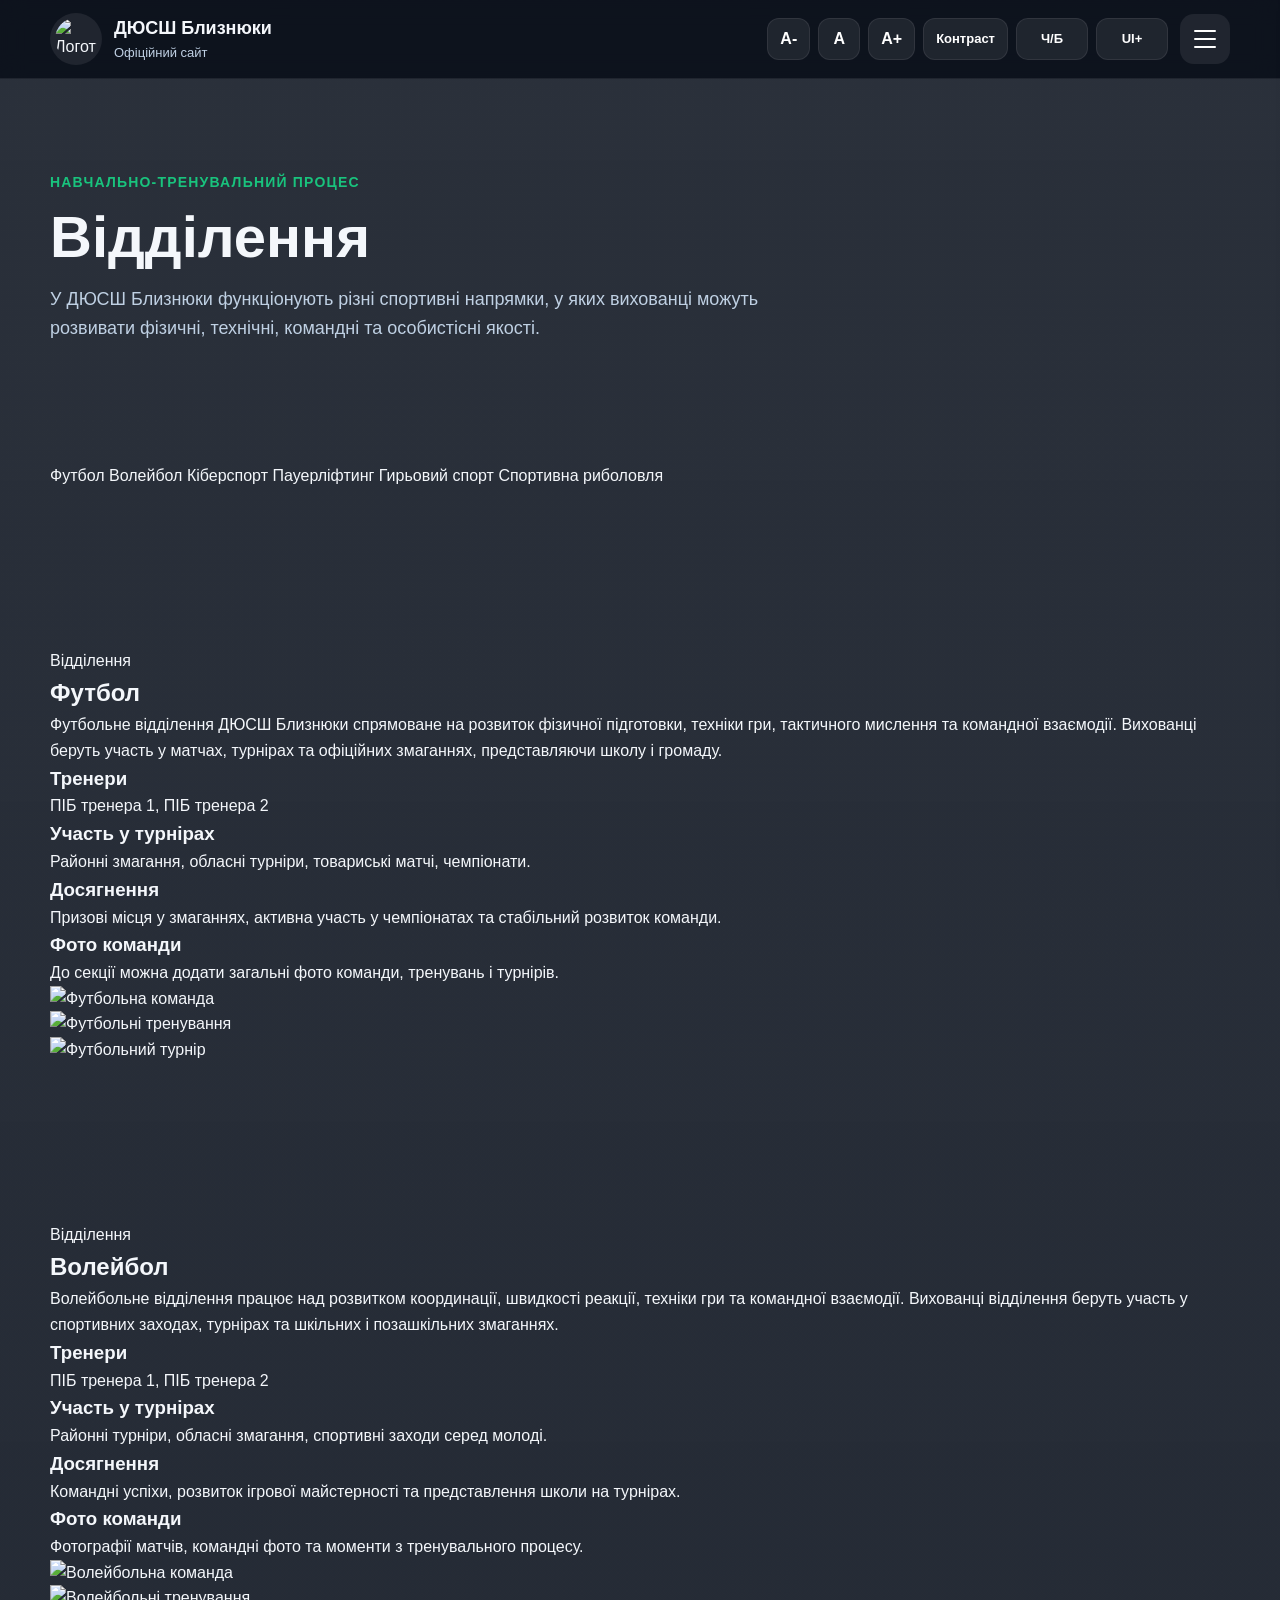
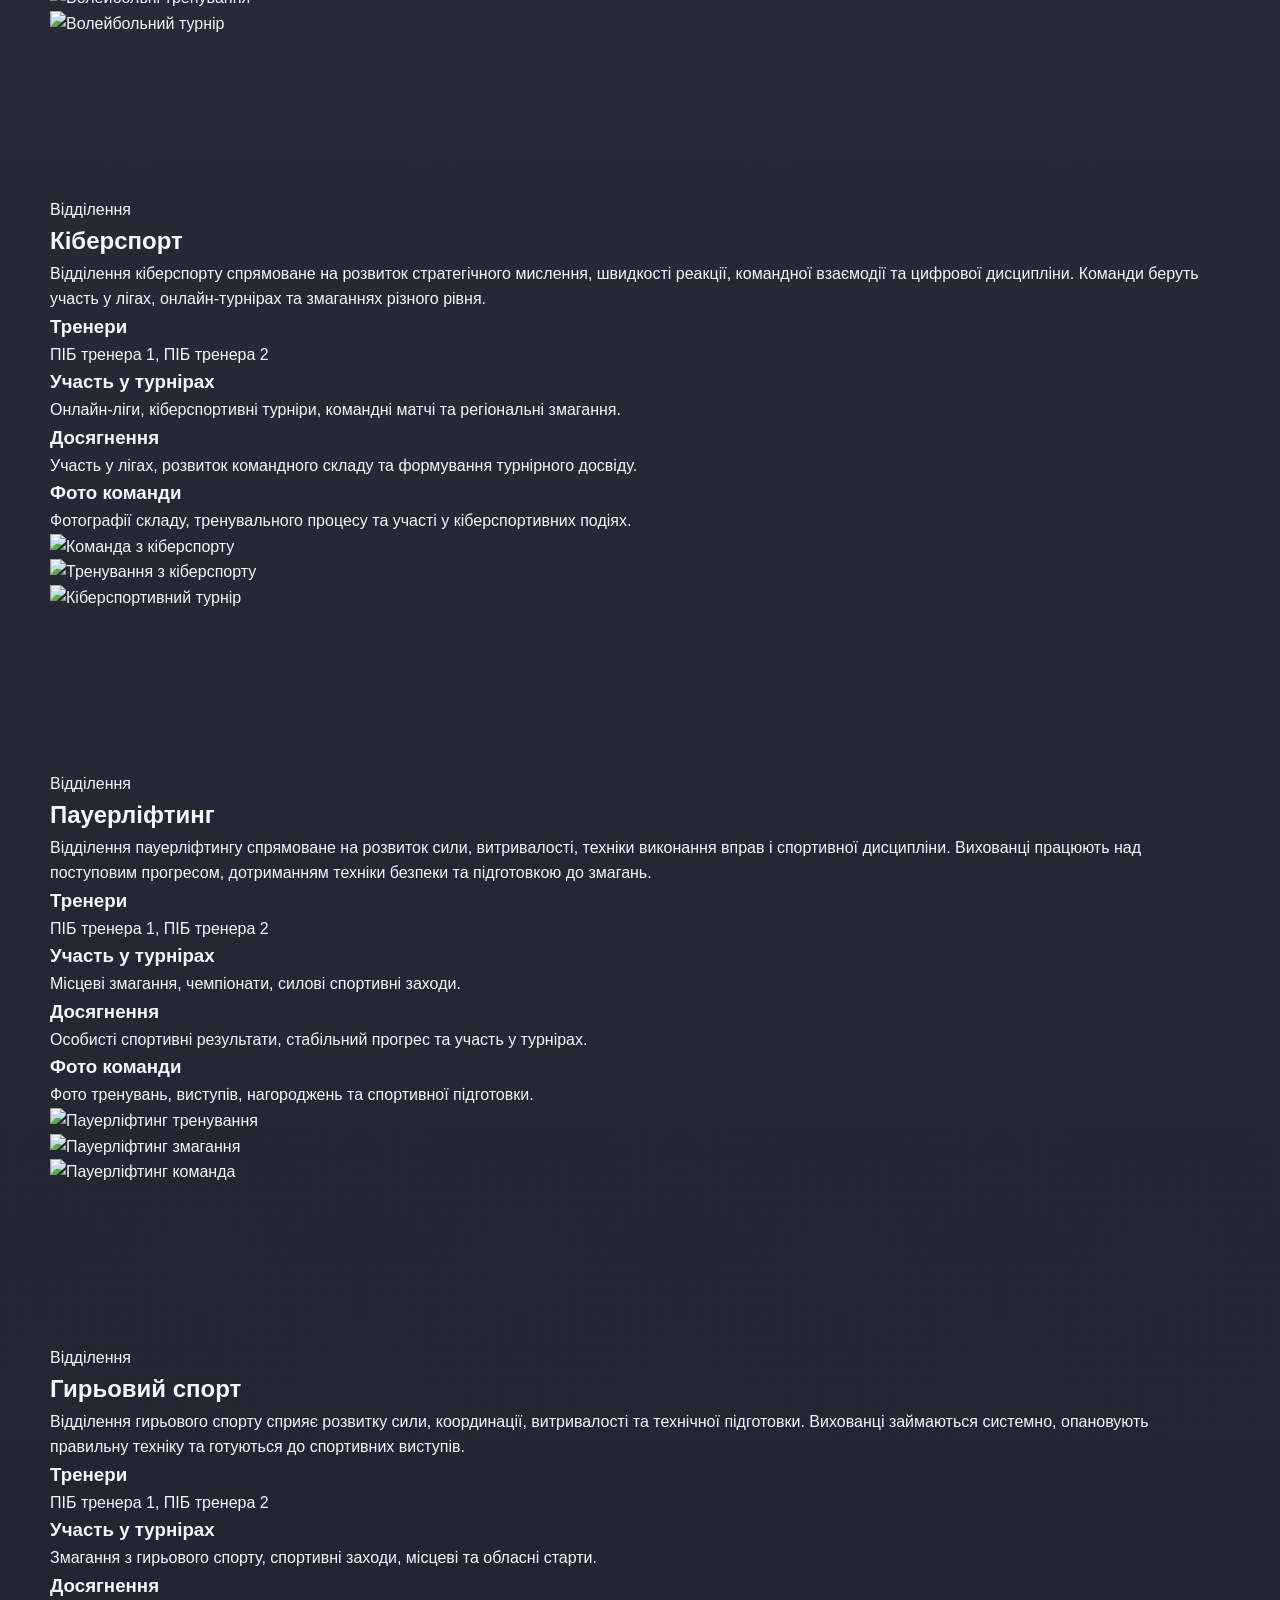
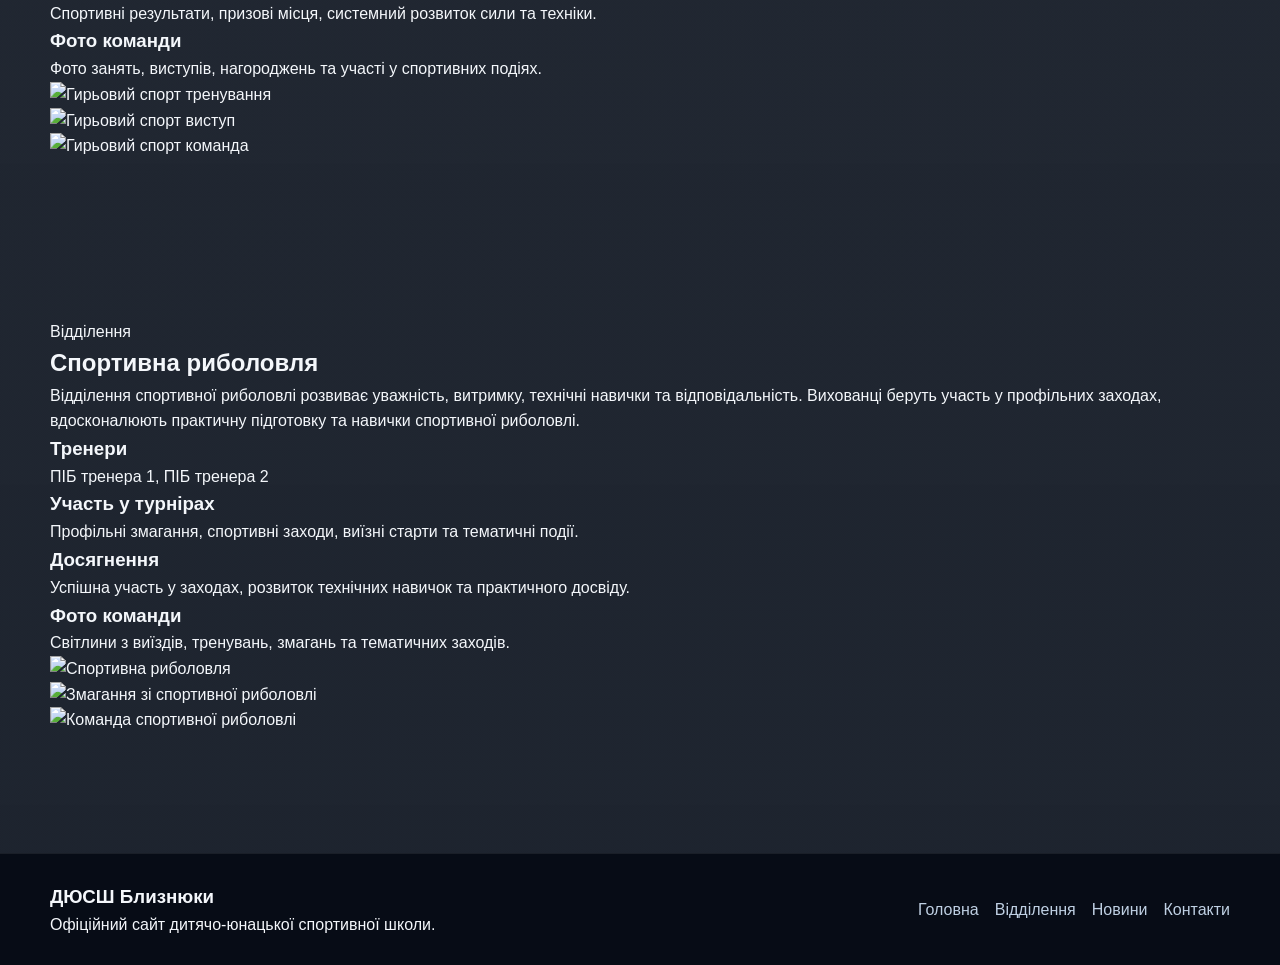
==== departments.html @ 47de2eed "Create departments.html" ====
<!DOCTYPE html>
<html lang="uk">
<head>
  <meta charset="UTF-8" />
  <meta name="viewport" content="width=device-width, initial-scale=1.0" />
  <title>Відділення | ДЮСШ Близнюки</title>
  <link rel="stylesheet" href="css/style.css" />
</head>
<body>

  <header class="site-header">
    <div class="header-inner">

      <a href="index.html" class="brand">
        <img src="images/logo-gromada.png" alt="Логотип громади" class="brand-logo">
        <div class="brand-text">
          <span class="brand-title">ДЮСШ Близнюки</span>
          <span class="brand-subtitle">Офіційний сайт</span>
        </div>
      </a>

      <div class="header-actions">
        <div class="accessibility-controls" aria-label="Налаштування доступності">
          <button class="access-btn font-btn" data-font="small" type="button" title="Зменшити шрифт">A-</button>
          <button class="access-btn font-btn" data-font="normal" type="button" title="Стандартний шрифт">A</button>
          <button class="access-btn font-btn" data-font="large" type="button" title="Збільшити шрифт">A+</button>

          <button class="access-btn mode-btn" id="contrastToggle" type="button" title="Контрастний режим">
            Контраст
          </button>

          <button class="access-btn mode-btn" id="grayscaleToggle" type="button" title="Чорно-білий режим">
            Ч/Б
          </button>

          <button class="access-btn mode-btn" id="uiToggle" type="button" title="Збільшені елементи">
            UI+
          </button>
        </div>

        <button class="burger" id="burgerBtn" aria-label="Відкрити меню" type="button">
          <span></span>
          <span></span>
          <span></span>
        </button>
      </div>
    </div>

    <nav class="side-menu" id="sideMenu">
      <div class="side-menu-top">
        <h2>Меню</h2>
        <button class="close-menu" id="closeMenu" aria-label="Закрити меню" type="button">✕</button>
      </div>

      <ul class="menu-list">
        <li><a href="index.html">Головна</a></li>
        <li><a href="staff.html">Склад</a></li>
        <li><a href="departments.html">Відділення</a></li>
        <li><a href="honor.html">Дошка пошани</a></li>
        <li><a href="news.html">Новини</a></li>
        <li><a href="contacts.html">Контакти</a></li>
        <li><a href="schedule.html">Розклад</a></li>
        <li><a href="gallery.html">Галерея</a></li>
        <li><a href="tournament.html">Турніри</a></li>
        <li><a href="docs.html">Нормативна база</a></li>
        <li><a href="admission.html">Правила прийому</a></li>
        <li><a href="material.html">Матеріально-технічне забезпечення</a></li>
      </ul>
    </nav>

    <div class="menu-overlay" id="menuOverlay"></div>
  </header>

  <section class="page-hero departments-hero">
    <div class="container">
      <span class="section-label">Навчально-тренувальний процес</span>
      <h1 class="page-title">Відділення</h1>
      <p class="page-text">
        У ДЮСШ Близнюки функціонують різні спортивні напрямки, у яких вихованці
        можуть розвивати фізичні, технічні, командні та особистісні якості.
      </p>
    </div>
  </section>

  <!-- НАВІГАЦІЯ ПО ВІДДІЛЕННЯХ -->
  <section class="section departments-nav-section">
    <div class="container">
      <div class="departments-nav-grid">
        <a href="#football" class="department-nav-card">Футбол</a>
        <a href="#volleyball" class="department-nav-card">Волейбол</a>
        <a href="#esports" class="department-nav-card">Кіберспорт</a>
        <a href="#powerlifting" class="department-nav-card">Пауерліфтинг</a>
        <a href="#kettlebell" class="department-nav-card">Гирьовий спорт</a>
        <a href="#fishing" class="department-nav-card">Спортивна риболовля</a>
      </div>
    </div>
  </section>

  <!-- ФУТБОЛ -->
  <section class="section department-section football-section" id="football">
    <div class="container">
      <div class="department-layout">
        <div class="department-content">
          <span class="department-badge">Відділення</span>
          <h2>Футбол</h2>
          <p class="department-text">
            Футбольне відділення ДЮСШ Близнюки спрямоване на розвиток фізичної підготовки,
            техніки гри, тактичного мислення та командної взаємодії. Вихованці беруть
            участь у матчах, турнірах та офіційних змаганнях, представляючи школу і громаду.
          </p>

          <div class="department-info-grid">
            <div class="department-info-box">
              <h3>Тренери</h3>
              <p>ПІБ тренера 1, ПІБ тренера 2</p>
            </div>

            <div class="department-info-box">
              <h3>Участь у турнірах</h3>
              <p>Районні змагання, обласні турніри, товариські матчі, чемпіонати.</p>
            </div>

            <div class="department-info-box">
              <h3>Досягнення</h3>
              <p>Призові місця у змаганнях, активна участь у чемпіонатах та стабільний розвиток команди.</p>
            </div>

            <div class="department-info-box">
              <h3>Фото команди</h3>
              <p>До секції можна додати загальні фото команди, тренувань і турнірів.</p>
            </div>
          </div>
        </div>

        <div class="department-gallery">
          <img src="images/football-1.jpg" alt="Футбольна команда">
          <img src="images/football-2.jpg" alt="Футбольні тренування">
          <img src="images/football-3.jpg" alt="Футбольний турнір">
        </div>
      </div>
    </div>
  </section>

  <!-- ВОЛЕЙБОЛ -->
  <section class="section department-section volleyball-section" id="volleyball">
    <div class="container">
      <div class="department-layout reverse">
        <div class="department-content">
          <span class="department-badge">Відділення</span>
          <h2>Волейбол</h2>
          <p class="department-text">
            Волейбольне відділення працює над розвитком координації, швидкості реакції,
            техніки гри та командної взаємодії. Вихованці відділення беруть участь у
            спортивних заходах, турнірах та шкільних і позашкільних змаганнях.
          </p>

          <div class="department-info-grid">
            <div class="department-info-box">
              <h3>Тренери</h3>
              <p>ПІБ тренера 1, ПІБ тренера 2</p>
            </div>

            <div class="department-info-box">
              <h3>Участь у турнірах</h3>
              <p>Районні турніри, обласні змагання, спортивні заходи серед молоді.</p>
            </div>

            <div class="department-info-box">
              <h3>Досягнення</h3>
              <p>Командні успіхи, розвиток ігрової майстерності та представлення школи на турнірах.</p>
            </div>

            <div class="department-info-box">
              <h3>Фото команди</h3>
              <p>Фотографії матчів, командні фото та моменти з тренувального процесу.</p>
            </div>
          </div>
        </div>

        <div class="department-gallery">
          <img src="images/volleyball-1.jpg" alt="Волейбольна команда">
          <img src="images/volleyball-2.jpg" alt="Волейбольні тренування">
          <img src="images/volleyball-3.jpg" alt="Волейбольний турнір">
        </div>
      </div>
    </div>
  </section>

  <!-- КІБЕРСПОРТ -->
  <section class="section department-section esports-section" id="esports">
    <div class="container">
      <div class="department-layout">
        <div class="department-content">
          <span class="department-badge">Відділення</span>
          <h2>Кіберспорт</h2>
          <p class="department-text">
            Відділення кіберспорту спрямоване на розвиток стратегічного мислення,
            швидкості реакції, командної взаємодії та цифрової дисципліни. Команди
            беруть участь у лігах, онлайн-турнірах та змаганнях різного рівня.
          </p>

          <div class="department-info-grid">
            <div class="department-info-box">
              <h3>Тренери</h3>
              <p>ПІБ тренера 1, ПІБ тренера 2</p>
            </div>

            <div class="department-info-box">
              <h3>Участь у турнірах</h3>
              <p>Онлайн-ліги, кіберспортивні турніри, командні матчі та регіональні змагання.</p>
            </div>

            <div class="department-info-box">
              <h3>Досягнення</h3>
              <p>Участь у лігах, розвиток командного складу та формування турнірного досвіду.</p>
            </div>

            <div class="department-info-box">
              <h3>Фото команди</h3>
              <p>Фотографії складу, тренувального процесу та участі у кіберспортивних подіях.</p>
            </div>
          </div>
        </div>

        <div class="department-gallery">
          <img src="images/esports-1.jpg" alt="Команда з кіберспорту">
          <img src="images/esports-2.jpg" alt="Тренування з кіберспорту">
          <img src="images/esports-3.jpg" alt="Кіберспортивний турнір">
        </div>
      </div>
    </div>
  </section>

  <!-- ПАУЕРЛІФТИНГ -->
  <section class="section department-section powerlifting-section" id="powerlifting">
    <div class="container">
      <div class="department-layout reverse">
        <div class="department-content">
          <span class="department-badge">Відділення</span>
          <h2>Пауерліфтинг</h2>
          <p class="department-text">
            Відділення пауерліфтингу спрямоване на розвиток сили, витривалості,
            техніки виконання вправ і спортивної дисципліни. Вихованці працюють над
            поступовим прогресом, дотриманням техніки безпеки та підготовкою до змагань.
          </p>

          <div class="department-info-grid">
            <div class="department-info-box">
              <h3>Тренери</h3>
              <p>ПІБ тренера 1, ПІБ тренера 2</p>
            </div>

            <div class="department-info-box">
              <h3>Участь у турнірах</h3>
              <p>Місцеві змагання, чемпіонати, силові спортивні заходи.</p>
            </div>

            <div class="department-info-box">
              <h3>Досягнення</h3>
              <p>Особисті спортивні результати, стабільний прогрес та участь у турнірах.</p>
            </div>

            <div class="department-info-box">
              <h3>Фото команди</h3>
              <p>Фото тренувань, виступів, нагороджень та спортивної підготовки.</p>
            </div>
          </div>
        </div>

        <div class="department-gallery">
          <img src="images/powerlifting-1.jpg" alt="Пауерліфтинг тренування">
          <img src="images/powerlifting-2.jpg" alt="Пауерліфтинг змагання">
          <img src="images/powerlifting-3.jpg" alt="Пауерліфтинг команда">
        </div>
      </div>
    </div>
  </section>

  <!-- ГИРЬОВИЙ СПОРТ -->
  <section class="section department-section kettlebell-section" id="kettlebell">
    <div class="container">
      <div class="department-layout">
        <div class="department-content">
          <span class="department-badge">Відділення</span>
          <h2>Гирьовий спорт</h2>
          <p class="department-text">
            Відділення гирьового спорту сприяє розвитку сили, координації, витривалості
            та технічної підготовки. Вихованці займаються системно, опановують правильну
            техніку та готуються до спортивних виступів.
          </p>

          <div class="department-info-grid">
            <div class="department-info-box">
              <h3>Тренери</h3>
              <p>ПІБ тренера 1, ПІБ тренера 2</p>
            </div>

            <div class="department-info-box">
              <h3>Участь у турнірах</h3>
              <p>Змагання з гирьового спорту, спортивні заходи, місцеві та обласні старти.</p>
            </div>

            <div class="department-info-box">
              <h3>Досягнення</h3>
              <p>Спортивні результати, призові місця, системний розвиток сили та техніки.</p>
            </div>

            <div class="department-info-box">
              <h3>Фото команди</h3>
              <p>Фото занять, виступів, нагороджень та участі у спортивних подіях.</p>
            </div>
          </div>
        </div>

        <div class="department-gallery">
          <img src="images/kettlebell-1.jpg" alt="Гирьовий спорт тренування">
          <img src="images/kettlebell-2.jpg" alt="Гирьовий спорт виступ">
          <img src="images/kettlebell-3.jpg" alt="Гирьовий спорт команда">
        </div>
      </div>
    </div>
  </section>

  <!-- СПОРТИВНА РИБОЛОВЛЯ -->
  <section class="section department-section fishing-section" id="fishing">
    <div class="container">
      <div class="department-layout reverse">
        <div class="department-content">
          <span class="department-badge">Відділення</span>
          <h2>Спортивна риболовля</h2>
          <p class="department-text">
            Відділення спортивної риболовлі розвиває уважність, витримку, технічні навички
            та відповідальність. Вихованці беруть участь у профільних заходах, вдосконалюють
            практичну підготовку та навички спортивної риболовлі.
          </p>

          <div class="department-info-grid">
            <div class="department-info-box">
              <h3>Тренери</h3>
              <p>ПІБ тренера 1, ПІБ тренера 2</p>
            </div>

            <div class="department-info-box">
              <h3>Участь у турнірах</h3>
              <p>Профільні змагання, спортивні заходи, виїзні старти та тематичні події.</p>
            </div>

            <div class="department-info-box">
              <h3>Досягнення</h3>
              <p>Успішна участь у заходах, розвиток технічних навичок та практичного досвіду.</p>
            </div>

            <div class="department-info-box">
              <h3>Фото команди</h3>
              <p>Світлини з виїздів, тренувань, змагань та тематичних заходів.</p>
            </div>
          </div>
        </div>

        <div class="department-gallery">
          <img src="images/fishing-1.jpg" alt="Спортивна риболовля">
          <img src="images/fishing-2.jpg" alt="Змагання зі спортивної риболовлі">
          <img src="images/fishing-3.jpg" alt="Команда спортивної риболовлі">
        </div>
      </div>
    </div>
  </section>

  <footer class="site-footer">
    <div class="container footer-inner">
      <div>
        <h3>ДЮСШ Близнюки</h3>
        <p>Офіційний сайт дитячо-юнацької спортивної школи.</p>
      </div>

      <div class="footer-links">
        <a href="index.html">Головна</a>
        <a href="departments.html">Відділення</a>
        <a href="news.html">Новини</a>
        <a href="contacts.html">Контакти</a>
      </div>
    </div>
  </footer>

  <script>
    const burgerBtn = document.getElementById('burgerBtn');
    const closeMenu = document.getElementById('closeMenu');
    const sideMenu = document.getElementById('sideMenu');
    const menuOverlay = document.getElementById('menuOverlay');

    burgerBtn.addEventListener('click', () => {
      sideMenu.classList.add('active');
      menuOverlay.classList.add('active');
    });

    closeMenu.addEventListener('click', () => {
      sideMenu.classList.remove('active');
      menuOverlay.classList.remove('active');
    });

    menuOverlay.addEventListener('click', () => {
      sideMenu.classList.remove('active');
      menuOverlay.classList.remove('active');
    });

    const fontButtons = document.querySelectorAll('.font-btn');
    const contrastToggle = document.getElementById('contrastToggle');
    const grayscaleToggle = document.getElementById('grayscaleToggle');
    const uiToggle = document.getElementById('uiToggle');

    function setFontSize(size) {
      document.body.classList.remove('font-small', 'font-normal', 'font-large');
      document.body.classList.add(`font-${size}`);
      localStorage.setItem('site-font-size', size);

      fontButtons.forEach(btn => {
        btn.classList.remove('active');
        if (btn.dataset.font === size) {
          btn.classList.add('active');
        }
      });
    }

    function toggleBodyClass(className, storageKey, button) {
      document.body.classList.toggle(className);
      const isActive = document.body.classList.contains(className);
      localStorage.setItem(storageKey, isActive ? 'true' : 'false');
      button.classList.toggle('active', isActive);
    }

    fontButtons.forEach(btn => {
      btn.addEventListener('click', () => {
        setFontSize(btn.dataset.font);
      });
    });

    contrastToggle.addEventListener('click', () => {
      toggleBodyClass('high-contrast', 'site-high-contrast', contrastToggle);
    });

    grayscaleToggle.addEventListener('click', () => {
      toggleBodyClass('grayscale-mode', 'site-grayscale-mode', grayscaleToggle);
    });

    uiToggle.addEventListener('click', () => {
      toggleBodyClass('large-ui', 'site-large-ui', uiToggle);
    });

    const savedFont = localStorage.getItem('site-font-size') || 'normal';
    setFontSize(savedFont);

    if (localStorage.getItem('site-high-contrast') === 'true') {
      document.body.classList.add('high-contrast');
      contrastToggle.classList.add('active');
    }

    if (localStorage.getItem('site-grayscale-mode') === 'true') {
      document.body.classList.add('grayscale-mode');
      grayscaleToggle.classList.add('active');
    }

    if (localStorage.getItem('site-large-ui') === 'true') {
      document.body.classList.add('large-ui');
      uiToggle.classList.add('active');
    });
  </script>

</body>
</html>
---- css/style.css ----
:root {
  --bg-main: #081120;
  --bg-secondary: #0d1b2d;
  --card-bg: rgba(255, 255, 255, 0.06);
  --card-border: rgba(255, 255, 255, 0.10);
  --text-main: #f4f7fb;
  --text-soft: #bfd0e3;
  --accent: #19c37d;
  --accent-2: #2f80ed;
  --shadow: 0 10px 30px rgba(0, 0, 0, 0.25);
  --radius: 18px;
  --transition: 0.3s ease;
}

* {
  margin: 0;
  padding: 0;
  box-sizing: border-box;
}

html {
  scroll-behavior: smooth;
}

body {
  font-family: Arial, sans-serif;
  background:
    linear-gradient(rgba(5, 12, 24, 0.85), rgba(5, 12, 24, 0.9)),
    url("../images/sport-bg.jpg") center/cover fixed no-repeat;
  color: var(--text-main);
  line-height: 1.6;
}

img {
  max-width: 100%;
  display: block;
}

a {
  color: inherit;
  text-decoration: none;
}

button {
  font: inherit;
  border: none;
  background: none;
  cursor: pointer;
}

.container {
  width: min(1180px, calc(100% - 32px));
  margin: 0 auto;
}

.section {
  padding: 80px 0;
}

.section-title {
  font-size: clamp(28px, 4vw, 42px);
  line-height: 1.2;
  margin-bottom: 22px;
}

.section-label {
  display: inline-block;
  margin-bottom: 12px;
  font-size: 14px;
  letter-spacing: 1.2px;
  text-transform: uppercase;
  color: var(--accent);
  font-weight: 700;
}

/* HEADER */
.site-header {
  position: sticky;
  top: 0;
  z-index: 1000;
  backdrop-filter: blur(12px);
  background: rgba(4, 10, 20, 0.75);
  border-bottom: 1px solid rgba(255,255,255,0.08);
}

.header-inner {
  width: min(1180px, calc(100% - 32px));
  margin: 0 auto;
  min-height: 78px;
  display: flex;
  align-items: center;
  justify-content: space-between;
}

.brand {
  display: flex;
  align-items: center;
  gap: 12px;
}

.brand-logo {
  width: 52px;
  height: 52px;
  object-fit: contain;
  border-radius: 50%;
  background: rgba(255,255,255,0.08);
  padding: 5px;
}

.brand-text {
  display: flex;
  flex-direction: column;
}

.brand-title {
  font-size: 18px;
  font-weight: 700;
}

.brand-subtitle {
  font-size: 13px;
  color: var(--text-soft);
}

/* BURGER */
.burger {
  width: 50px;
  height: 50px;
  border-radius: 14px;
  background: rgba(255,255,255,0.08);
  display: flex;
  flex-direction: column;
  justify-content: center;
  gap: 6px;
  align-items: center;
  transition: var(--transition);
}

.burger:hover {
  background: rgba(255,255,255,0.14);
}

.burger span {
  display: block;
  width: 22px;
  height: 2px;
  background: #fff;
  border-radius: 10px;
}

/* SIDE MENU */
.side-menu {
  position: fixed;
  top: 0;
  right: -360px;
  width: 320px;
  max-width: 88%;
  height: 100vh;
  background: #08101d;
  box-shadow: -8px 0 30px rgba(0,0,0,0.35);
  padding: 24px;
  transition: var(--transition);
  z-index: 1200;
  overflow-y: auto;
}

.side-menu.active {
  right: 0;
}

.side-menu-top {
  display: flex;
  align-items: center;
  justify-content: space-between;
  margin-bottom: 26px;
}

.side-menu-top h2 {
  font-size: 24px;
}

.close-menu {
  width: 42px;
  height: 42px;
  border-radius: 12px;
  background: rgba(255,255,255,0.08);
  color: #fff;
  font-size: 20px;
}

.menu-list {
  list-style: none;
}

.menu-list li + li {
  margin-top: 10px;
}

.menu-list a {
  display: block;
  padding: 12px 14px;
  border-radius: 12px;
  background: rgba(255,255,255,0.04);
  transition: var(--transition);
}

.menu-list a:hover {
  background: rgba(255,255,255,0.10);
  transform: translateX(4px);
}

.menu-overlay {
  position: fixed;
  inset: 0;
  background: rgba(0, 0, 0, 0.45);
  opacity: 0;
  visibility: hidden;
  transition: var(--transition);
  z-index: 1100;
}

.menu-overlay.active {
  opacity: 1;
  visibility: visible;
}

/* HERO */
.hero {
  position: relative;
  padding: 90px 0 70px;
  overflow: hidden;
}

.hero-bg {
  position: absolute;
  inset: 0;
  background:
    radial-gradient(circle at top right, rgba(47, 128, 237, 0.22), transparent 30%),
    radial-gradient(circle at left center, rgba(25, 195, 125, 0.18), transparent 28%);
  pointer-events: none;
}

.hero-content {
  position: relative;
  z-index: 2;
}

.hero-badge {
  display: inline-block;
  padding: 8px 14px;
  border-radius: 999px;
  background: rgba(25, 195, 125, 0.15);
  border: 1px solid rgba(25, 195, 125, 0.35);
  color: #c9ffe9;
  margin-bottom: 18px;
  font-size: 14px;
}

.hero h1 {
  font-size: clamp(34px, 6vw, 68px);
  line-height: 1.1;
  max-width: 850px;
  margin-bottom: 20px;
}

.hero-text {
  max-width: 760px;
  color: var(--text-soft);
  font-size: clamp(16px, 2vw, 20px);
  margin-bottom: 28px;
}

.hero-buttons {
  display: flex;
  flex-wrap: wrap;
  gap: 14px;
  margin-bottom: 36px;
}

.btn {
  display: inline-flex;
  align-items: center;
  justify-content: center;
  min-height: 50px;
  padding: 0 22px;
  border-radius: 14px;
  font-weight: 700;
  transition: var(--transition);
}

.btn-primary {
  background: linear-gradient(135deg, var(--accent), #139964);
  color: white;
  box-shadow: var(--shadow);
}

.btn-primary:hover {
  transform: translateY(-2px);
}

.btn-secondary {
  border: 1px solid rgba(255,255,255,0.16);
  background: rgba(255,255,255,0.05);
}

.btn-secondary:hover {
  background: rgba(255,255,255,0.10);
}

.hero-stats {
  display: grid;
  grid-template-columns: repeat(3, 1fr);
  gap: 16px;
}

.stat-card {
  padding: 18px;
  border-radius: var(--radius);
  background: var(--card-bg);
  border: 1px solid var(--card-border);
  backdrop-filter: blur(10px);
}

.stat-card strong {
  display: block;
  font-size: 30px;
  margin-bottom: 6px;
  color: white;
}

.stat-card span {
  color: var(--text-soft);
  font-size: 14px;
}

/* MARQUEE */
.photo-marquee-section {
  padding: 20px 0 10px;
}

.photo-marquee {
  width: 100%;
  overflow: hidden;
  margin-top: 18px;
}

.photo-track {
  display: flex;
  width: max-content;
  gap: 18px;
  animation: marqueeMove 28s linear infinite;
}

.photo-track img {
  width: 280px;
  height: 180px;
  object-fit: cover;
  border-radius: 18px;
  border: 1px solid rgba(255,255,255,0.08);
  box-shadow: var(--shadow);
}

@keyframes marqueeMove {
  0% {
    transform: translateX(0);
  }
  100% {
    transform: translateX(-50%);
  }
}

/* CONTENT BLOCKS */
.two-columns {
  display: grid;
  grid-template-columns: 1.2fr 0.8fr;
  gap: 24px;
}

.content-box,
.info-panel,
.modern-card,
.advantage-box,
.quick-link-box {
  background: var(--card-bg);
  border: 1px solid var(--card-border);
  border-radius: var(--radius);
  backdrop-filter: blur(10px);
}

.content-box,
.info-panel {
  padding: 28px;
}

.info-panel {
  display: flex;
  flex-direction: column;
  gap: 16px;
}

.info-item {
  padding: 18px;
  border-radius: 14px;
  background: rgba(255,255,255,0.04);
}

.info-item h3 {
  margin-bottom: 8px;
}

.cards-grid,
.advantages-grid,
.quick-links-grid {
  display: grid;
  gap: 20px;
}

.cards-grid {
  grid-template-columns: repeat(3, 1fr);
}

.advantages-grid {
  grid-template-columns: repeat(4, 1fr);
}

.quick-links-grid {
  grid-template-columns: repeat(3, 1fr);
}

.modern-card,
.advantage-box,
.quick-link-box {
  padding: 24px;
  transition: var(--transition);
}

.modern-card:hover,
.advantage-box:hover,
.quick-link-box:hover {
  transform: translateY(-6px);
  border-color: rgba(255,255,255,0.18);
}

.modern-card h3,
.advantage-box h3 {
  margin-bottom: 10px;
  font-size: 21px;
}

.modern-card p,
.advantage-box p,
.content-box p,
.info-item p {
  color: var(--text-soft);
}

.news-date {
  display: inline-block;
  margin-bottom: 10px;
  color: var(--accent);
  font-size: 14px;
  font-weight: 700;
}

.section-head {
  display: flex;
  align-items: end;
  justify-content: space-between;
  gap: 18px;
  margin-bottom: 22px;
}

.small-link {
  color: #d9e8ff;
  font-weight: 700;
}

.quick-link-box {
  text-align: center;
  font-weight: 700;
  font-size: 18px;
}

/* FOOTER */
.site-footer {
  margin-top: 40px;
  padding: 28px 0;
  background: rgba(4, 9, 18, 0.85);
  border-top: 1px solid rgba(255,255,255,0.08);
}

.footer-inner {
  display: flex;
  justify-content: space-between;
  gap: 24px;
  align-items: center;
}

.footer-links {
  display: flex;
  flex-wrap: wrap;
  gap: 16px;
}

.footer-links a {
  color: var(--text-soft);
}

/* ADAPTIVE */
@media (max-width: 992px) {
  .two-columns,
  .cards-grid,
  .advantages-grid,
  .quick-links-grid,
  .hero-stats {
    grid-template-columns: 1fr 1fr;
  }
}

@media (max-width: 768px) {
  .section {
    padding: 64px 0;
  }

  .header-inner {
    min-height: 72px;
  }

  .brand-title {
    font-size: 16px;
  }

  .brand-subtitle {
    font-size: 12px;
  }

  .hero {
    padding: 70px 0 50px;
  }

  .hero h1 {
    font-size: 34px;
  }

  .hero-buttons {
    flex-direction: column;
    align-items: stretch;
  }

  .btn {
    width: 100%;
  }

  .two-columns,
  .cards-grid,
  .advantages-grid,
  .quick-links-grid,
  .hero-stats,
  .footer-inner {
    grid-template-columns: 1fr;
    display: grid;
  }

  .section-head {
    flex-direction: column;
    align-items: flex-start;
  }

  .photo-track img {
    width: 220px;
    height: 145px;
  }
}

@media (max-width: 480px) {
  .container {
    width: min(100% - 24px, 1180px);
  }

  .brand-logo {
    width: 44px;
    height: 44px;
  }

  .hero h1 {
    font-size: 30px;
  }

  .modern-card,
  .advantage-box,
  .quick-link-box,
  .content-box,
  .info-panel {
    padding: 20px;
  }

  .photo-track img {
    width: 190px;
    height: 130px;
  }
}

.search-result-item mark {
  background: rgba(25, 195, 125, 0.22);
  color: #ffffff;
  padding: 1px 4px;
  border-radius: 4px;
}

/* ===== ACCESSIBILITY CONTROLS ===== */

.header-actions {
  display: flex;
  align-items: center;
  gap: 12px;
}

.accessibility-controls {
  display: flex;
  align-items: center;
  gap: 8px;
  flex-wrap: wrap;
  justify-content: flex-end;
}

.access-btn {
  min-width: 42px;
  height: 42px;
  padding: 0 12px;
  border-radius: 12px;
  background: rgba(255,255,255,0.08);
  color: #ffffff;
  border: 1px solid rgba(255,255,255,0.08);
  display: inline-flex;
  align-items: center;
  justify-content: center;
  font-weight: 700;
  transition: var(--transition);
}

.access-btn:hover {
  background: rgba(255,255,255,0.14);
  transform: translateY(-2px);
}

.access-btn.active {
  background: var(--accent);
  color: #ffffff;
  border-color: transparent;
}

.mode-btn {
  min-width: 72px;
  font-size: 13px;
}

/* ===== FONT SIZE ===== */

body.font-small {
  font-size: 14px;
}

body.font-normal {
  font-size: 16px;
}

body.font-large {
  font-size: 18px;
}

body.font-small p,
body.font-small a,
body.font-small li,
body.font-small span,
body.font-small button {
  font-size: 0.96em;
}

body.font-large p,
body.font-large a,
body.font-large li,
body.font-large span,
body.font-large button {
  font-size: 1.06em;
}

body.font-large .hero-text,
body.font-large .modern-card p,
body.font-large .advantage-box p,
body.font-large .content-box p,
body.font-large .info-item p {
  font-size: 1.08em;
}

/* ===== HIGH CONTRAST ===== */

body.high-contrast {
  background: #000000 !important;
  color: #ffffff !important;
}

body.high-contrast .site-header,
body.high-contrast .site-footer,
body.high-contrast .side-menu,
body.high-contrast .content-box,
body.high-contrast .info-panel,
body.high-contrast .modern-card,
body.high-contrast .advantage-box,
body.high-contrast .quick-link-box,
body.high-contrast .stat-card,
body.high-contrast .info-item {
  background: #000000 !important;
  color: #ffffff !important;
  border-color: #ffffff !important;
}

body.high-contrast .section-label,
body.high-contrast .news-date,
body.high-contrast .small-link,
body.high-contrast .brand-subtitle,
body.high-contrast .hero-text,
body.high-contrast .modern-card p,
body.high-contrast .advantage-box p,
body.high-contrast .content-box p,
body.high-contrast .info-item p,
body.high-contrast .quick-link-box,
body.high-contrast .footer-links a {
  color: #ffffff !important;
}

body.high-contrast .btn-primary {
  background: #ffffff !important;
  color: #000000 !important;
}

body.high-contrast .btn-secondary,
body.high-contrast .burger,
body.high-contrast .close-menu,
body.high-contrast .menu-list a,
body.high-contrast .access-btn {
  background: #111111 !important;
  color: #ffffff !important;
  border-color: #ffffff !important;
}

body.high-contrast .burger span {
  background: #ffffff !important;
}

/* ===== GRAYSCALE ===== */

body.grayscale-mode {
  filter: grayscale(100%);
}

/* ===== LARGE UI ===== */

body.large-ui .btn,
body.large-ui .burger,
body.large-ui .close-menu,
body.large-ui .access-btn {
  min-height: 54px;
  min-width: 54px;
  font-size: 16px;
}

body.large-ui .menu-list a {
  padding: 16px 18px;
  font-size: 18px;
}

body.large-ui .quick-link-box,
body.large-ui .modern-card,
body.large-ui .advantage-box,
body.large-ui .content-box,
body.large-ui .info-panel {
  padding: 30px;
}

body.large-ui .brand-title {
  font-size: 20px;
}

body.large-ui .brand-subtitle {
  font-size: 14px;
}

/* ===== MOBILE ===== */

@media (max-width: 992px) {
  .header-actions {
    align-items: flex-start;
  }

  .accessibility-controls {
    max-width: 320px;
    gap: 6px;
  }

  .access-btn {
    height: 38px;
    min-width: 38px;
    padding: 0 10px;
    border-radius: 10px;
    font-size: 13px;
  }

  .mode-btn {
    min-width: 58px;
    font-size: 12px;
  }
}

@media (max-width: 768px) {
  .header-inner {
    align-items: flex-start;
    gap: 12px;
  }

  .header-actions {
    flex-direction: column;
    align-items: flex-end;
    gap: 8px;
  }

  .accessibility-controls {
    justify-content: flex-end;
  }
}

@media (max-width: 560px) {
  .accessibility-controls {
    display: grid;
    grid-template-columns: repeat(3, auto);
  }

  .mode-btn {
    min-width: 52px;
  }
}

/* ===== PAGE HERO ===== */

.page-hero {
  padding: 90px 0 40px;
}

.page-title {
  font-size: clamp(34px, 5vw, 58px);
  line-height: 1.1;
  margin-bottom: 16px;
}

.page-text {
  max-width: 760px;
  color: var(--text-soft);
  font-size: 18px;
}

/* ===== STAFF PAGE ===== */

.staff-intro-box {
  display: grid;
  grid-template-columns: repeat(3, 1fr);
  gap: 20px;
}

.staff-intro-item {
  padding: 24px;
  border-radius: var(--radius);
  background: var(--card-bg);
  border: 1px solid var(--card-border);
  backdrop-filter: blur(10px);
}

.staff-intro-item h3 {
  margin-bottom: 10px;
  font-size: 22px;
}

.staff-intro-item p {
  color: var(--text-soft);
}

.staff-grid {
  display: grid;
  grid-template-columns: repeat(3, 1fr);
  gap: 24px;
}

.staff-card {
  overflow: hidden;
  border-radius: var(--radius);
  background: var(--card-bg);
  border: 1px solid var(--card-border);
  backdrop-filter: blur(10px);
  transition: var(--transition);
}

.staff-card:hover {
  transform: translateY(-6px);
  border-color: rgba(255,255,255,0.18);
}

.staff-photo-wrap {
  aspect-ratio: 4 / 4.2;
  overflow: hidden;
  background: rgba(255,255,255,0.04);
}

.staff-photo {
  width: 100%;
  height: 100%;
  object-fit: cover;
}

.staff-content {
  padding: 22px;
}

.staff-role {
  display: inline-block;
  margin-bottom: 10px;
  padding: 6px 12px;
  border-radius: 999px;
  background: rgba(25, 195, 125, 0.14);
  color: #ccffe8;
  font-size: 13px;
  font-weight: 700;
}

.staff-content h3 {
  margin-bottom: 12px;
  font-size: 24px;
}

.staff-content p {
  color: var(--text-soft);
  margin-bottom: 16px;
}

.staff-contacts {
  display: flex;
  flex-direction: column;
  gap: 10px;
}

.staff-contacts a {
  display: inline-flex;
  align-items: center;
  gap: 8px;
  color: #dce8f7;
  word-break: break-word;
}

/* ===== ACCESSIBILITY SUPPORT FOR STAFF ===== */

body.high-contrast .staff-card,
body.high-contrast .staff-intro-item {
  background: #000000 !important;
  color: #ffffff !important;
  border-color: #ffffff !important;
}

body.high-contrast .staff-content p,
body.high-contrast .staff-intro-item p,
body.high-contrast .staff-contacts a {
  color: #ffffff !important;
}

body.high-contrast .staff-role {
  background: #111111 !important;
  color: #ffffff !important;
  border: 1px solid #ffffff;
}

body.large-ui .staff-content {
  padding: 28px;
}

body.large-ui .staff-content h3 {
  font-size: 28px;
}

body.large-ui .staff-contacts a {
  font-size: 18px;
}

body.large-ui .staff-intro-item {
  padding: 30px;
}

/* ===== ADAPTIVE ===== */

@media (max-width: 992px) {
  .staff-intro-box,
  .staff-grid {
    grid-template-columns: repeat(2, 1fr);
  }
}

@media (max-width: 768px) {
  .page-hero {
    padding: 70px 0 24px;
  }

  .page-text {
    font-size: 16px;
  }

  .staff-intro-box,
  .staff-grid {
    grid-template-columns: 1fr;
  }

  .staff-content h3 {
    font-size: 22px;
  }
}

/* ===== CONTACTS PAGE ===== */

.contacts-hero {
  padding: 90px 0 24px;
}

.contacts-title {
  text-align: center;
  letter-spacing: 2px;
}

/* ===== SOCIAL ===== */

.contacts-section {
  padding-top: 10px;
  padding-bottom: 40px;
}

.contacts-social-grid {
  display: flex;
  flex-wrap: wrap;
  justify-content: center;
  gap: 34px;
  max-width: 700px;
  margin: 0 auto;
}

.contact-social-card {
  width: 170px;
  height: 170px;
  padding: 20px;
  border-radius: 26px;
  background: #020b1d;
  border: 1px solid rgba(255,255,255,0.06);
  display: flex;
  flex-direction: column;
  align-items: center;
  justify-content: center;
  gap: 14px;
  text-align: center;
  box-shadow: var(--shadow);
  transition: var(--transition);
}

.contact-social-card:hover {
  transform: translateY(-6px);
  border-color: rgba(255,255,255,0.14);
}

.contact-icon-img {
  width: 70px;
  height: 70px;
  object-fit: contain;
}

.contact-social-card span {
  font-size: 17px;
  font-weight: 500;
  color: #ffffff;
}

/* ===== INFO ===== */

.contact-info-section {
  padding-top: 10px;
  padding-bottom: 80px;
}

.contact-info-box {
  max-width: 640px;
  margin: 0 auto;
  text-align: center;
}

.contact-info-item {
  text-align: center;
}

.contact-info-item + .contact-info-item {
  margin-top: 22px;
}

.contact-info-item h3 {
  font-size: 22px;
  margin-bottom: 6px;
  color: #ffffff;
}

.contact-info-item p {
  font-size: 18px;
  line-height: 1.6;
  color: #e6eefb;
}

.contact-info-item a {
  color: #e6eefb;
  font-weight: 500;
}

/* ===== ACCESSIBILITY ===== */

body.high-contrast .contact-social-card {
  background: #000000 !important;
  border-color: #ffffff !important;
}

body.high-contrast .contact-social-card span,
body.high-contrast .contact-info-item h3,
body.high-contrast .contact-info-item p,
body.high-contrast .contact-info-item a {
  color: #ffffff !important;
}

body.large-ui .contact-social-card {
  width: 200px;
  height: 200px;
}

body.large-ui .contact-icon-img {
  width: 82px;
  height: 82px;
}

body.large-ui .contact-social-card span {
  font-size: 20px;
}

body.large-ui .contact-info-item h3 {
  font-size: 26px;
}

body.large-ui .contact-info-item p {
  font-size: 21px;
}

/* ===== TABLET ===== */

@media (max-width: 768px) {

  .contacts-hero {
    padding: 70px 0 20px;
  }

  .contacts-social-grid {
    gap: 18px;
  }

  .contact-social-card {
    width: 150px;
    height: 150px;
  }

  .contact-icon-img {
    width: 60px;
    height: 60px;
  }

}

/* ===== MOBILE ===== */

@media (max-width: 480px) {

  .contacts-social-grid {
    gap: 14px;
  }

  .contact-social-card {
    width: 130px;
    height: 130px;
    border-radius: 22px;
  }

  .contact-icon-img {
    width: 52px;
    height: 52px;
  }

  .contact-social-card span {
    font-size: 15px;
  }

  .contact-info-item h3 {
    font-size: 18px;
  }

  .contact-info-item p {
    font-size: 16px;
  }

}

/* ===== GALLERY PAGE ===== */

.gallery-hero {
  padding: 90px 0 30px;
}

.gallery-year-section {
  padding-top: 24px;
  padding-bottom: 24px;
}

.gallery-year-head {
  margin-bottom: 20px;
}

.gallery-grid {
  display: grid;
  grid-template-columns: repeat(3, 1fr);
  gap: 22px;
}

.gallery-card {
  border: none;
  padding: 0;
  background: transparent;
  border-radius: 22px;
  overflow: hidden;
  cursor: pointer;
  box-shadow: var(--shadow);
  transition: var(--transition);
}

.gallery-card:hover {
  transform: translateY(-6px);
}

.gallery-card img {
  width: 100%;
  height: 280px;
  object-fit: cover;
  display: block;
  border-radius: 22px;
  border: 1px solid rgba(255,255,255,0.08);
}

/* ===== LIGHTBOX ===== */

.gallery-lightbox {
  position: fixed;
  inset: 0;
  background: rgba(0, 0, 0, 0.88);
  display: none;
  align-items: center;
  justify-content: center;
  padding: 30px;
  z-index: 3000;
}

.gallery-lightbox.active {
  display: flex;
}

.gallery-lightbox img {
  max-width: min(100%, 1100px);
  max-height: 85vh;
  border-radius: 18px;
  box-shadow: 0 16px 40px rgba(0,0,0,0.35);
}

.gallery-lightbox-close {
  position: absolute;
  top: 24px;
  right: 24px;
  width: 52px;
  height: 52px;
  border-radius: 14px;
  border: 1px solid rgba(255,255,255,0.12);
  background: rgba(255,255,255,0.08);
  color: #ffffff;
  font-size: 24px;
  cursor: pointer;
}

/* ===== ACCESSIBILITY FOR GALLERY ===== */

body.high-contrast .gallery-card img {
  border-color: #ffffff !important;
}

body.high-contrast .gallery-lightbox {
  background: rgba(0, 0, 0, 0.96) !important;
}

body.high-contrast .gallery-lightbox-close {
  background: #000000 !important;
  color: #ffffff !important;
  border-color: #ffffff !important;
}

body.large-ui .gallery-card img {
  height: 320px;
}

body.large-ui .gallery-lightbox-close {
  width: 60px;
  height: 60px;
  font-size: 28px;
}

/* ===== ADAPTIVE ===== */

@media (max-width: 992px) {
  .gallery-grid {
    grid-template-columns: repeat(2, 1fr);
  }
}

@media (max-width: 768px) {
  .gallery-hero {
    padding: 70px 0 20px;
  }

  .gallery-grid {
    grid-template-columns: 1fr;
    gap: 18px;
  }

  .gallery-card img {
    height: 240px;
  }

  .gallery-lightbox {
    padding: 18px;
  }

  .gallery-lightbox-close {
    top: 16px;
    right: 16px;
    width: 46px;
    height: 46px;
    font-size: 22px;
  }
}

/* ===== NEWS PAGE ===== */

.news-hero {
  padding: 90px 0 30px;
}

.news-section {
  padding-top: 20px;
  padding-bottom: 80px;
}

.news-grid {
  display: grid;
  grid-template-columns: repeat(3, 1fr);
  gap: 24px;
}

.news-page-card {
  background: var(--card-bg);
  border: 1px solid var(--card-border);
  border-radius: 22px;
  overflow: hidden;
  box-shadow: var(--shadow);
  transition: var(--transition);
  cursor: pointer;
}

.news-page-card:hover {
  transform: translateY(-6px);
  border-color: rgba(255,255,255,0.16);
}

.news-page-card img {
  width: 100%;
  height: 240px;
  object-fit: cover;
  display: block;
}

.news-page-content {
  padding: 22px;
}

.news-page-date {
  display: inline-block;
  margin-bottom: 10px;
  font-size: 14px;
  font-weight: 700;
  color: var(--accent);
}

.news-page-content h3 {
  margin-bottom: 12px;
  font-size: 24px;
  line-height: 1.25;
}

.news-page-content p {
  color: var(--text-soft);
  line-height: 1.6;
}

/* ===== NEWS MODAL ===== */

.news-modal {
  position: fixed;
  inset: 0;
  background: rgba(0, 0, 0, 0.82);
  display: none;
  align-items: center;
  justify-content: center;
  padding: 24px;
  z-index: 3000;
}

.news-modal.active {
  display: flex;
}

.news-modal-box {
  position: relative;
  width: min(920px, 100%);
  max-height: 90vh;
  overflow-y: auto;
  border-radius: 24px;
  background: #07111f;
  border: 1px solid rgba(255,255,255,0.08);
  box-shadow: 0 18px 45px rgba(0,0,0,0.35);
}

.news-modal-image {
  width: 100%;
  height: 360px;
  object-fit: cover;
  display: block;
}

.news-modal-content {
  padding: 28px;
}

.news-modal-date {
  display: inline-block;
  margin-bottom: 12px;
  color: var(--accent);
  font-weight: 700;
  font-size: 14px;
}

.news-modal-content h2 {
  font-size: 34px;
  line-height: 1.2;
  margin-bottom: 16px;
}

.news-modal-content p {
  color: var(--text-soft);
  line-height: 1.8;
  font-size: 18px;
}

.news-modal-close {
  position: absolute;
  top: 18px;
  right: 18px;
  width: 48px;
  height: 48px;
  border-radius: 14px;
  border: 1px solid rgba(255,255,255,0.14);
  background: rgba(0,0,0,0.35);
  color: #ffffff;
  font-size: 22px;
  cursor: pointer;
}

/* ===== ACCESSIBILITY FOR NEWS ===== */

body.high-contrast .news-page-card,
body.high-contrast .news-modal-box {
  background: #000000 !important;
  border-color: #ffffff !important;
}

body.high-contrast .news-page-content h3,
body.high-contrast .news-page-content p,
body.high-contrast .news-page-date,
body.high-contrast .news-modal-content h2,
body.high-contrast .news-modal-content p,
body.high-contrast .news-modal-date {
  color: #ffffff !important;
}

body.high-contrast .news-modal-close {
  background: #000000 !important;
  border-color: #ffffff !important;
  color: #ffffff !important;
}

body.large-ui .news-page-card img {
  height: 280px;
}

body.large-ui .news-page-content {
  padding: 26px;
}

body.large-ui .news-page-content h3 {
  font-size: 28px;
}

body.large-ui .news-page-content p {
  font-size: 18px;
}

body.large-ui .news-modal-content h2 {
  font-size: 40px;
}

body.large-ui .news-modal-content p {
  font-size: 20px;
}

/* ===== ADAPTIVE ===== */

@media (max-width: 992px) {
  .news-grid {
    grid-template-columns: repeat(2, 1fr);
  }
}

@media (max-width: 768px) {
  .news-hero {
    padding: 70px 0 20px;
  }

  .news-grid {
    grid-template-columns: 1fr;
    gap: 18px;
  }

  .news-page-card img {
    height: 220px;
  }

  .news-page-content {
    padding: 18px;
  }

  .news-page-content h3 {
    font-size: 22px;
  }

  .news-modal {
    padding: 14px;
  }

  .news-modal-image {
    height: 240px;
  }

  .news-modal-content {
    padding: 20px;
  }

  .news-modal-content h2 {
    font-size: 26px;
  }

  .news-modal-content p {
    font-size: 16px;
  }

  .news-modal-close {
    top: 12px;
    right: 12px;
    width: 42px;
    height: 42px;
  }
}

/* ===== HONOR PAGE ===== */

.honor-hero {
  padding: 90px 0 30px;
}

.honor-section {
  padding-top: 20px;
  padding-bottom: 80px;
}

.honor-grid {
  display: grid;
  grid-template-columns: repeat(3, 1fr);
  gap: 24px;
}

.honor-card {
  background: var(--card-bg);
  border: 1px solid var(--card-border);
  border-radius: 22px;
  overflow: hidden;
  box-shadow: var(--shadow);
  transition: var(--transition);
  cursor: pointer;
}

.honor-card:hover {
  transform: translateY(-6px);
  border-color: rgba(255,255,255,0.16);
}

.honor-card img {
  width: 100%;
  height: 300px;
  object-fit: cover;
  display: block;
}

.honor-card-content {
  padding: 22px;
}

.honor-sport {
  display: inline-block;
  margin-bottom: 10px;
  padding: 6px 12px;
  border-radius: 999px;
  background: rgba(25, 195, 125, 0.14);
  color: #ccffe8;
  font-size: 13px;
  font-weight: 700;
}

.honor-card-content h3 {
  font-size: 24px;
  margin-bottom: 12px;
  line-height: 1.2;
}

.honor-card-content p {
  color: var(--text-soft);
  line-height: 1.6;
}

/* ===== HONOR MODAL ===== */

.honor-modal {
  position: fixed;
  inset: 0;
  background: rgba(0, 0, 0, 0.84);
  display: none;
  align-items: center;
  justify-content: center;
  padding: 24px;
  z-index: 3000;
}

.honor-modal.active {
  display: flex;
}

.honor-modal-box {
  position: relative;
  width: min(1050px, 100%);
  max-height: 90vh;
  overflow-y: auto;
  border-radius: 24px;
  background: #07111f;
  border: 1px solid rgba(255,255,255,0.08);
  box-shadow: 0 18px 45px rgba(0,0,0,0.35);
}

.honor-modal-layout {
  display: grid;
  grid-template-columns: 380px 1fr;
}

.honor-modal-image-wrap {
  background: rgba(255,255,255,0.04);
}

.honor-modal-image {
  width: 100%;
  height: 100%;
  min-height: 520px;
  object-fit: cover;
  display: block;
}

.honor-modal-content {
  padding: 32px;
}

.honor-modal-sport {
  display: inline-block;
  margin-bottom: 12px;
  padding: 6px 12px;
  border-radius: 999px;
  background: rgba(25, 195, 125, 0.14);
  color: #ccffe8;
  font-size: 13px;
  font-weight: 700;
}

.honor-modal-content h2 {
  font-size: 38px;
  line-height: 1.15;
  margin-bottom: 22px;
}

.honor-modal-block + .honor-modal-block {
  margin-top: 24px;
}

.honor-modal-block h3 {
  font-size: 22px;
  margin-bottom: 10px;
}

.honor-modal-block p {
  color: var(--text-soft);
  line-height: 1.8;
  font-size: 17px;
}

.honor-modal-close {
  position: absolute;
  top: 18px;
  right: 18px;
  width: 48px;
  height: 48px;
  border-radius: 14px;
  border: 1px solid rgba(255,255,255,0.14);
  background: rgba(0,0,0,0.35);
  color: #ffffff;
  font-size: 22px;
  cursor: pointer;
  z-index: 2;
}

/* ===== ACCESSIBILITY FOR HONOR ===== */

body.high-contrast .honor-card,
body.high-contrast .honor-modal-box {
  background: #000000 !important;
  border-color: #ffffff !important;
}

body.high-contrast .honor-sport,
body.high-contrast .honor-modal-sport {
  background: #111111 !important;
  color: #ffffff !important;
  border: 1px solid #ffffff;
}

body.high-contrast .honor-card-content h3,
body.high-contrast .honor-card-content p,
body.high-contrast .honor-modal-content h2,
body.high-contrast .honor-modal-block h3,
body.high-contrast .honor-modal-block p {
  color: #ffffff !important;
}

body.high-contrast .honor-modal-close {
  background: #000000 !important;
  border-color: #ffffff !important;
  color: #ffffff !important;
}

body.large-ui .honor-card img {
  height: 340px;
}

body.large-ui .honor-card-content {
  padding: 26px;
}

body.large-ui .honor-card-content h3 {
  font-size: 28px;
}

body.large-ui .honor-card-content p {
  font-size: 18px;
}

body.large-ui .honor-modal-content h2 {
  font-size: 44px;
}

body.large-ui .honor-modal-block h3 {
  font-size: 25px;
}

body.large-ui .honor-modal-block p {
  font-size: 19px;
}

/* ===== ADAPTIVE ===== */

@media (max-width: 992px) {
  .honor-grid {
    grid-template-columns: repeat(2, 1fr);
  }

  .honor-modal-layout {
    grid-template-columns: 1fr;
  }

  .honor-modal-image {
    min-height: 360px;
    max-height: 420px;
  }
}

@media (max-width: 768px) {
  .honor-hero {
    padding: 70px 0 20px;
  }

  .honor-grid {
    grid-template-columns: 1fr;
    gap: 18px;
  }

  .honor-card img {
    height: 250px;
  }

  .honor-card-content {
    padding: 18px;
  }

  .honor-card-content h3 {
    font-size: 22px;
  }

  .honor-modal {
    padding: 14px;
  }

  .honor-modal-content {
    padding: 20px;
  }

  .honor-modal-content h2 {
    font-size: 28px;
  }

  .honor-modal-block h3 {
    font-size: 20px;
  }

  .honor-modal-block p {
    font-size: 16px;
  }

  .honor-modal-image {
    min-height: 280px;
    max-height: 320px;
  }

  .honor-modal-close {
    top: 12px;
    right: 12px;
    width: 42px;
    height: 42px;
  }
}
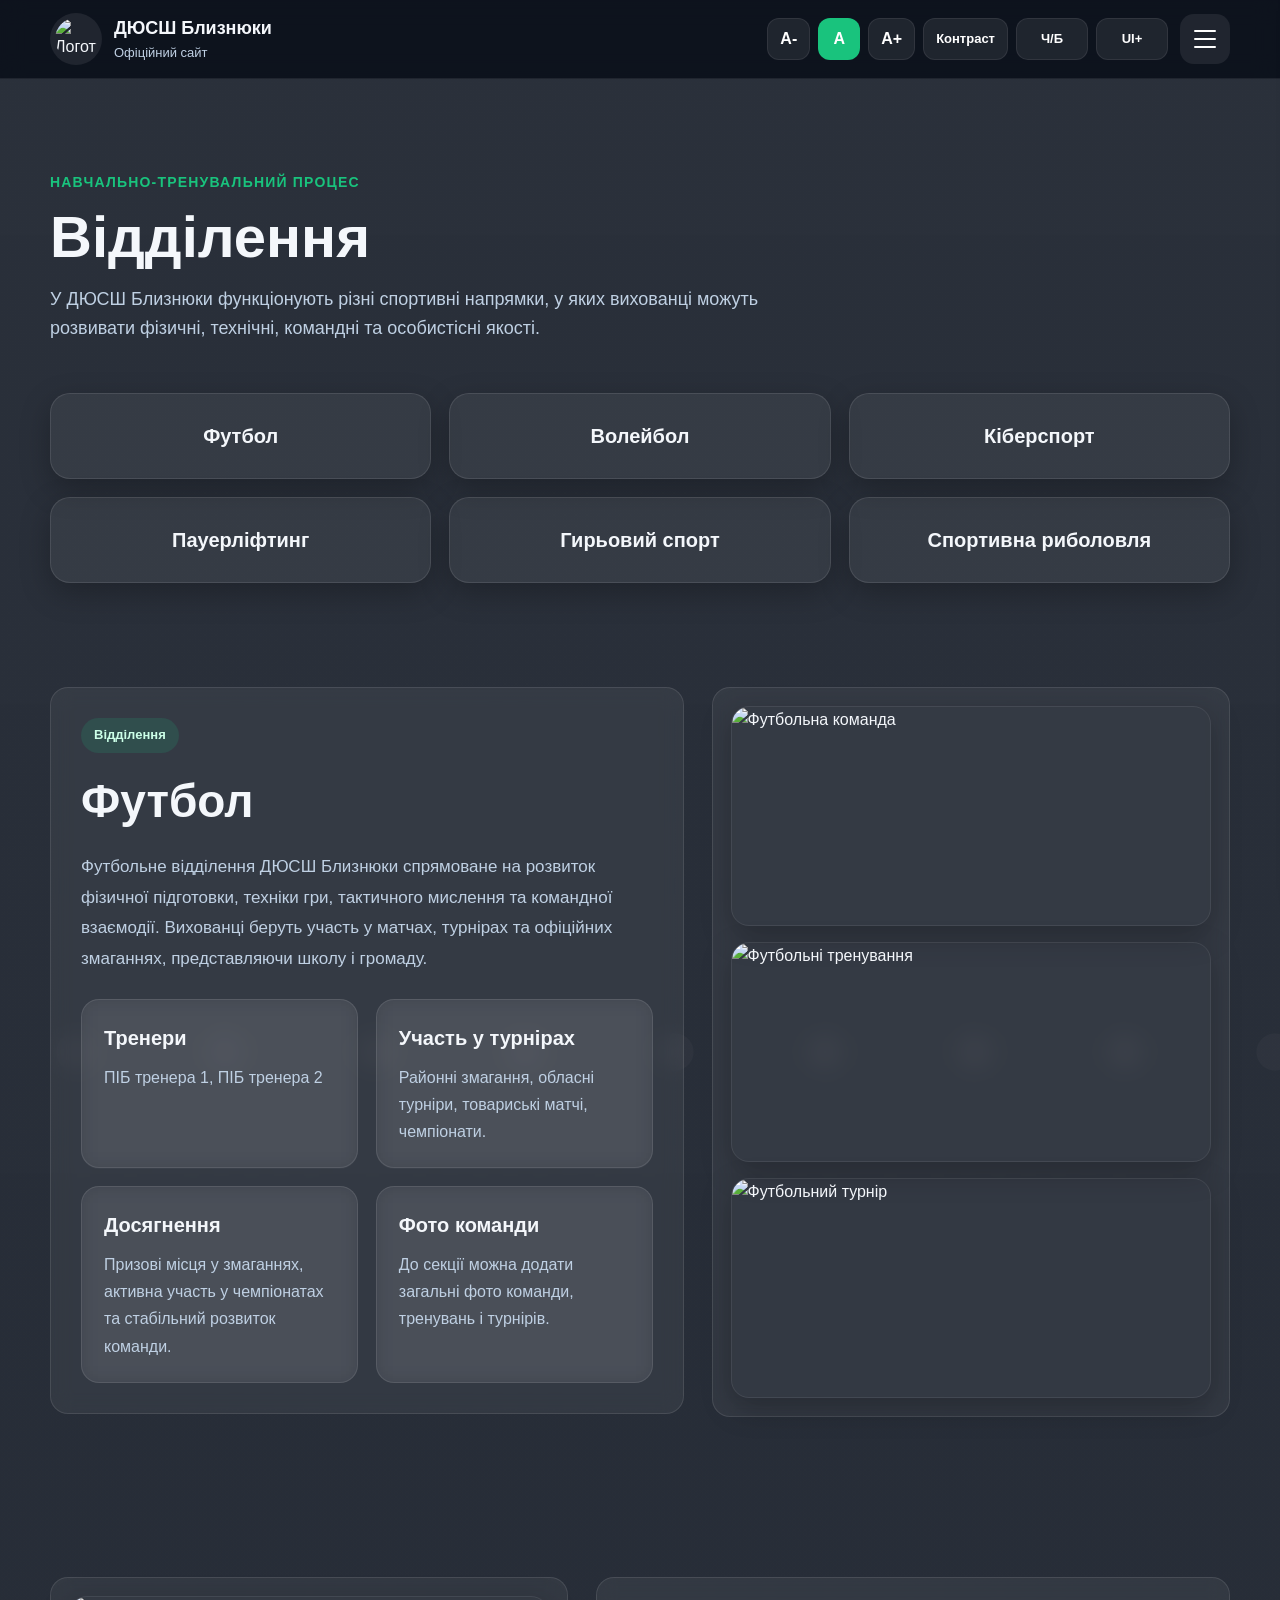
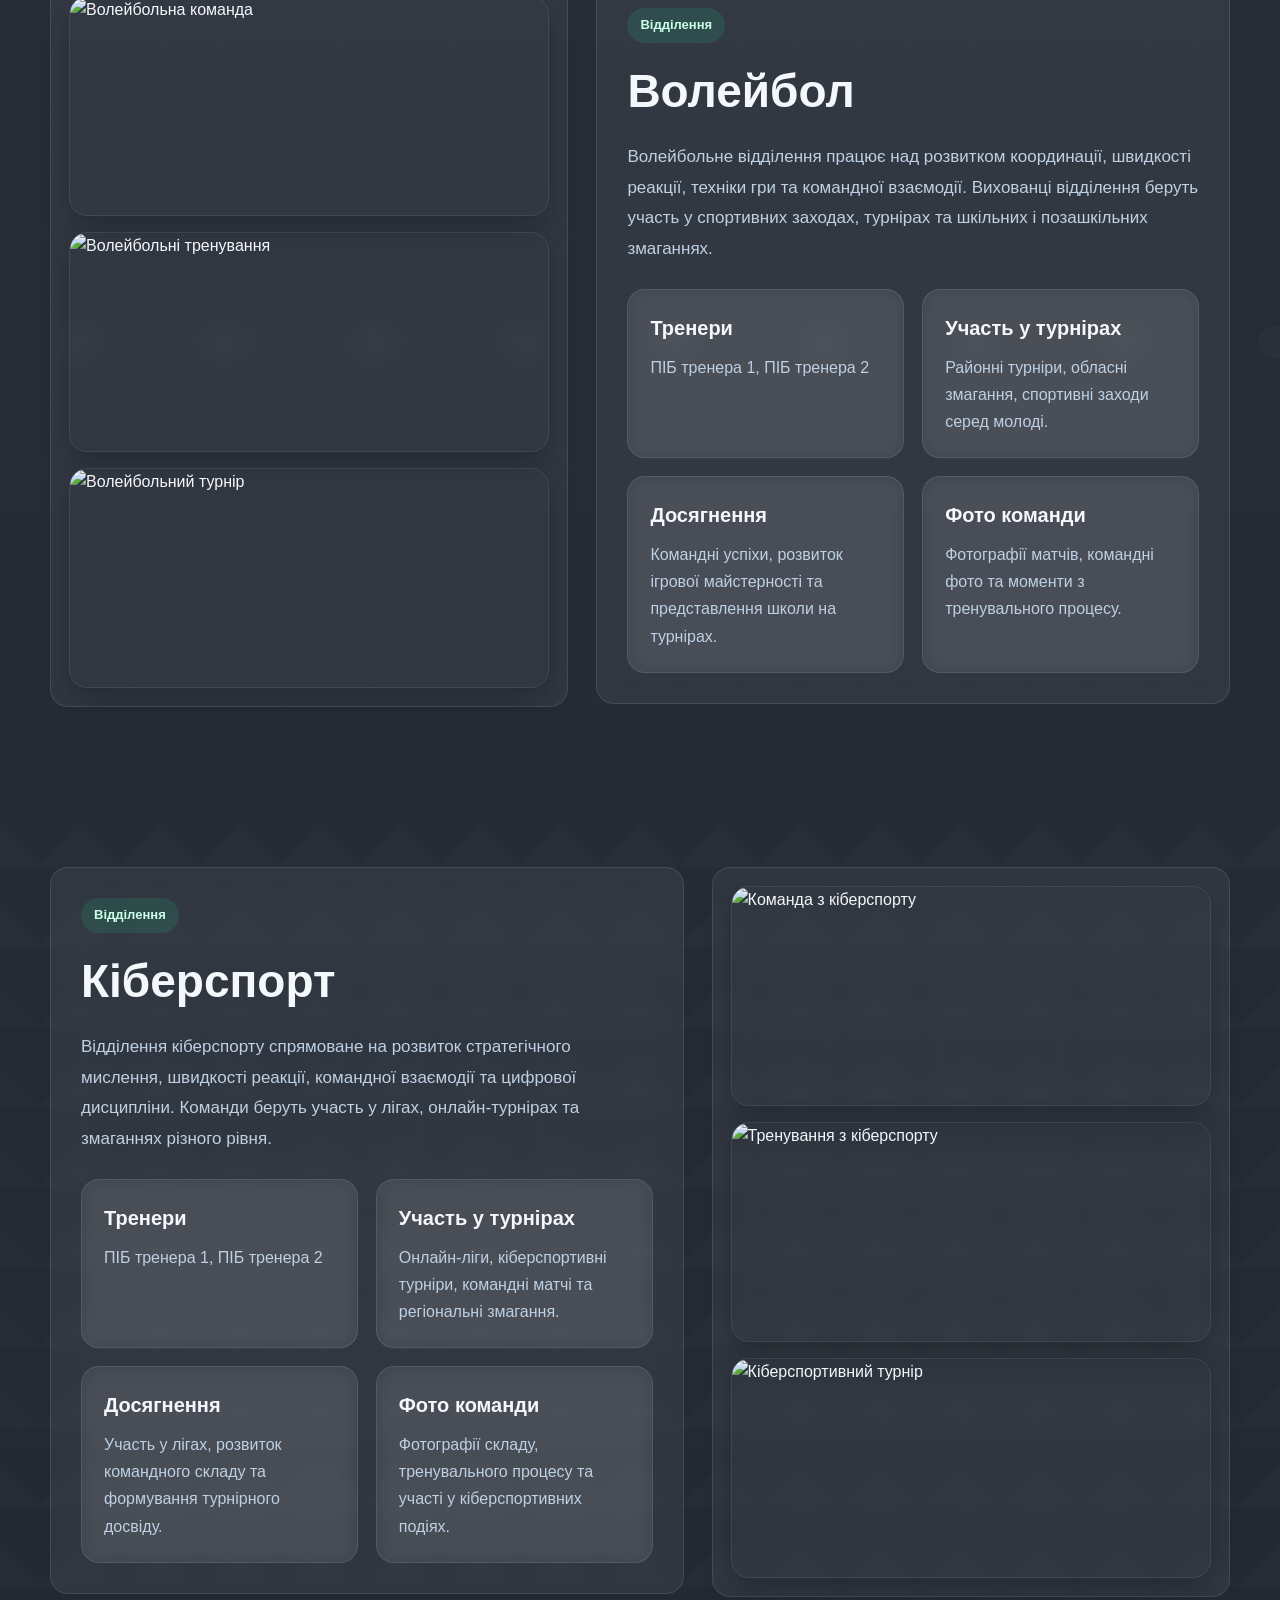
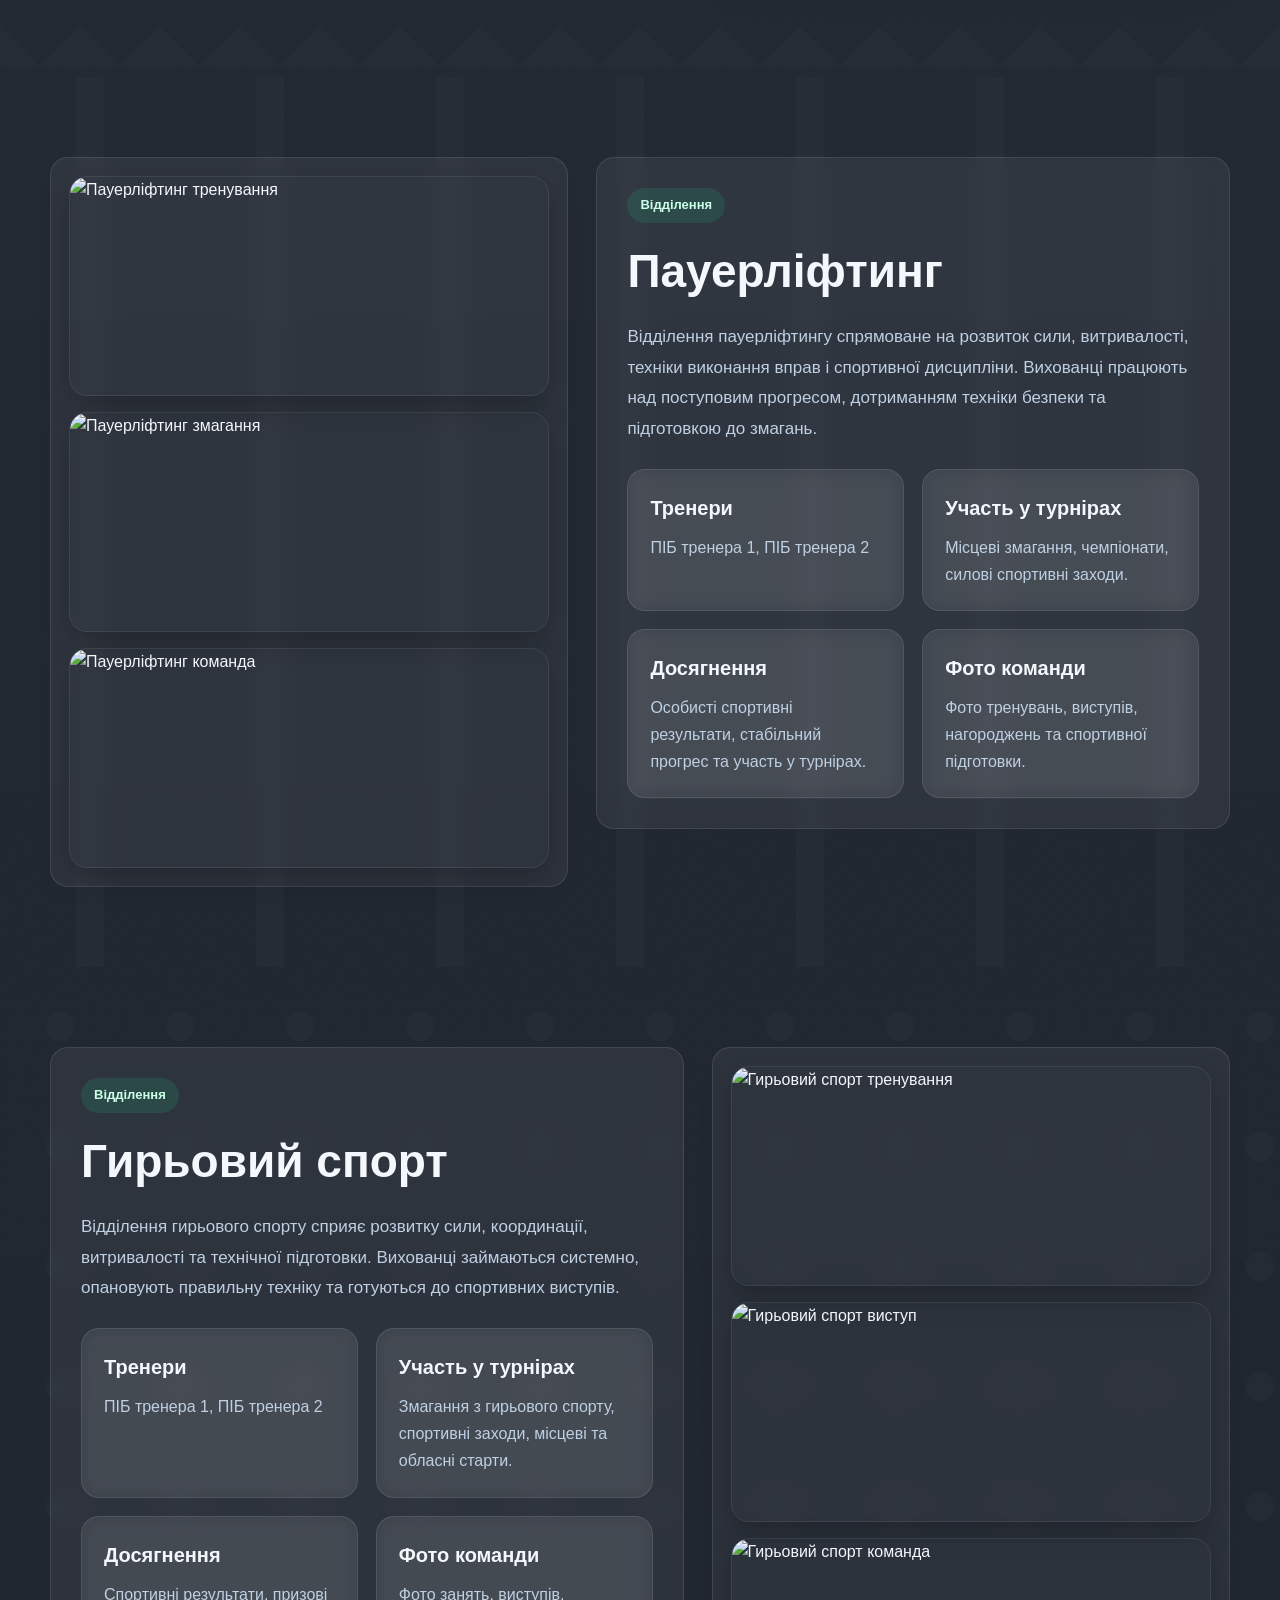
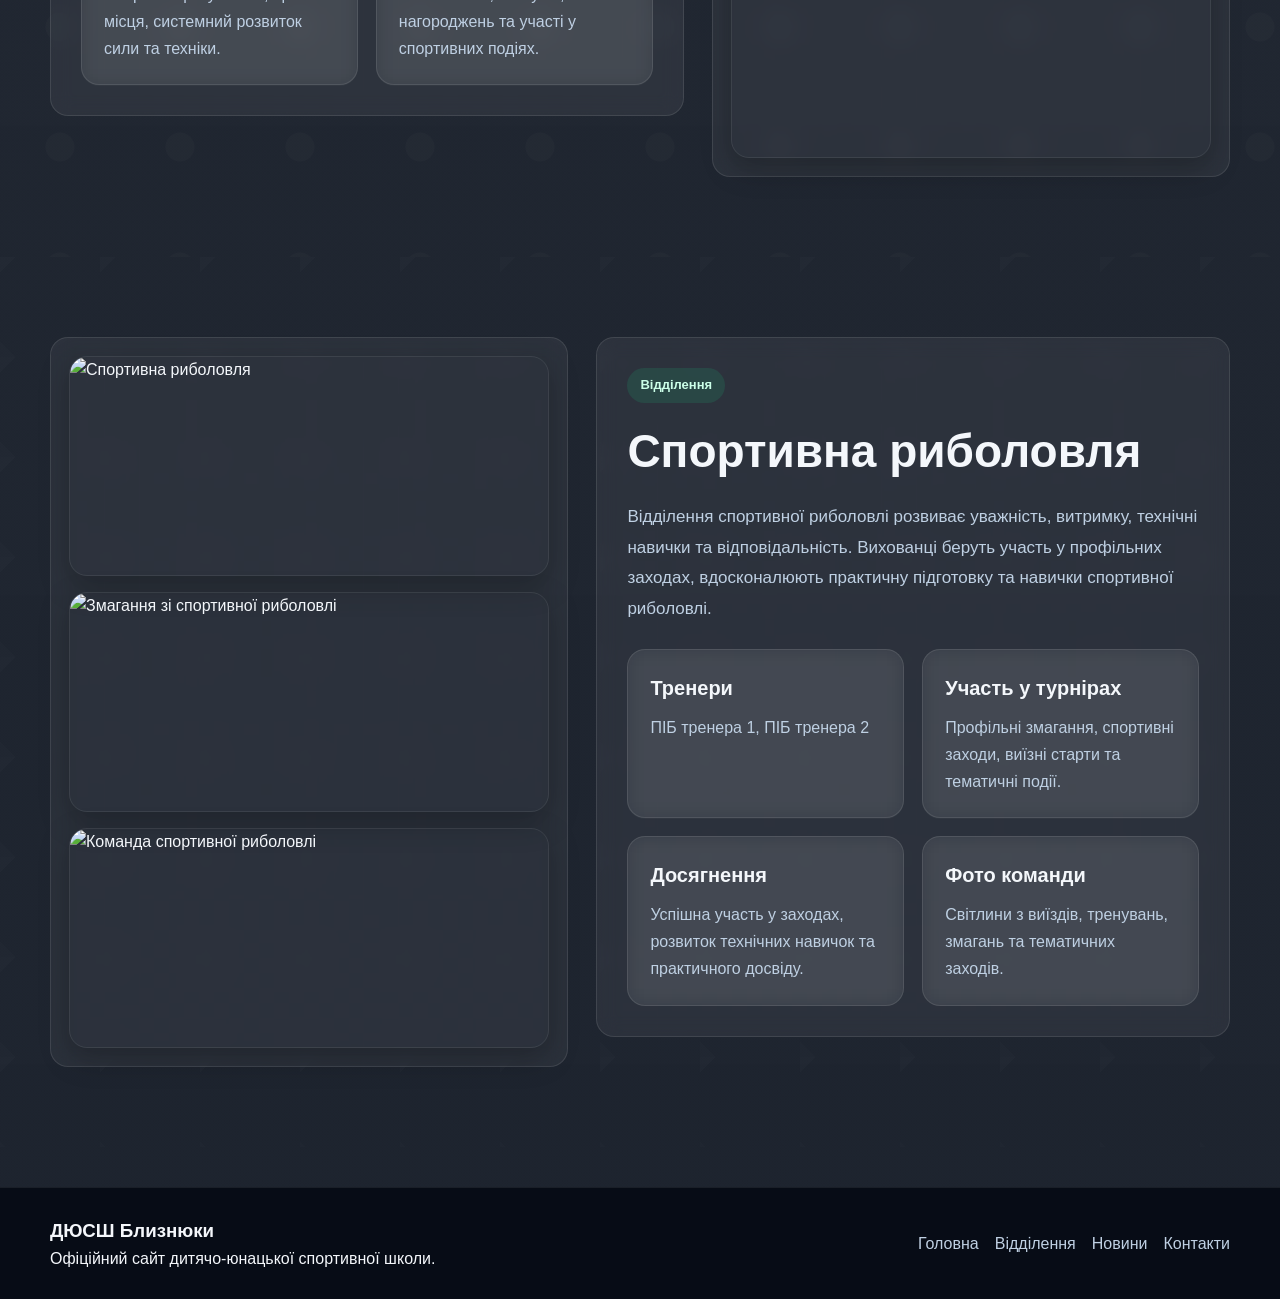
==== commit bd6ae2d2: "Update departments.html" ====
--- a/departments.html
+++ b/departments.html
@@ -82,7 +82,6 @@
     </div>
   </section>
 
-  <!-- НАВІГАЦІЯ ПО ВІДДІЛЕННЯХ -->
   <section class="section departments-nav-section">
     <div class="container">
       <div class="departments-nav-grid">
@@ -383,85 +382,98 @@
   </footer>
 
   <script>
-    const burgerBtn = document.getElementById('burgerBtn');
-    const closeMenu = document.getElementById('closeMenu');
-    const sideMenu = document.getElementById('sideMenu');
-    const menuOverlay = document.getElementById('menuOverlay');
-
-    burgerBtn.addEventListener('click', () => {
-      sideMenu.classList.add('active');
-      menuOverlay.classList.add('active');
-    });
-
-    closeMenu.addEventListener('click', () => {
-      sideMenu.classList.remove('active');
-      menuOverlay.classList.remove('active');
-    });
-
-    menuOverlay.addEventListener('click', () => {
-      sideMenu.classList.remove('active');
-      menuOverlay.classList.remove('active');
-    });
-
-    const fontButtons = document.querySelectorAll('.font-btn');
-    const contrastToggle = document.getElementById('contrastToggle');
-    const grayscaleToggle = document.getElementById('grayscaleToggle');
-    const uiToggle = document.getElementById('uiToggle');
-
-    function setFontSize(size) {
-      document.body.classList.remove('font-small', 'font-normal', 'font-large');
-      document.body.classList.add(`font-${size}`);
-      localStorage.setItem('site-font-size', size);
-
-      fontButtons.forEach(btn => {
-        btn.classList.remove('active');
-        if (btn.dataset.font === size) {
-          btn.classList.add('active');
+    document.addEventListener('DOMContentLoaded', function () {
+      const burgerBtn = document.getElementById('burgerBtn');
+      const closeMenu = document.getElementById('closeMenu');
+      const sideMenu = document.getElementById('sideMenu');
+      const menuOverlay = document.getElementById('menuOverlay');
+
+      if (burgerBtn && closeMenu && sideMenu && menuOverlay) {
+        burgerBtn.addEventListener('click', function () {
+          sideMenu.classList.add('active');
+          menuOverlay.classList.add('active');
+        });
+
+        closeMenu.addEventListener('click', function () {
+          sideMenu.classList.remove('active');
+          menuOverlay.classList.remove('active');
+        });
+
+        menuOverlay.addEventListener('click', function () {
+          sideMenu.classList.remove('active');
+          menuOverlay.classList.remove('active');
+        });
+      }
+
+      const fontButtons = document.querySelectorAll('.font-btn');
+      const contrastToggle = document.getElementById('contrastToggle');
+      const grayscaleToggle = document.getElementById('grayscaleToggle');
+      const uiToggle = document.getElementById('uiToggle');
+
+      function setFontSize(size) {
+        document.body.classList.remove('font-small', 'font-normal', 'font-large');
+        document.body.classList.add('font-' + size);
+        localStorage.setItem('site-font-size', size);
+
+        fontButtons.forEach(function (btn) {
+          btn.classList.remove('active');
+          if (btn.dataset.font === size) {
+            btn.classList.add('active');
+          }
+        });
+      }
+
+      function toggleBodyClass(className, storageKey, button) {
+        document.body.classList.toggle(className);
+        const isActive = document.body.classList.contains(className);
+        localStorage.setItem(storageKey, isActive ? 'true' : 'false');
+
+        if (button) {
+          button.classList.toggle('active', isActive);
         }
+      }
+
+      fontButtons.forEach(function (btn) {
+        btn.addEventListener('click', function () {
+          setFontSize(btn.dataset.font);
+        });
       });
-    }
-
-    function toggleBodyClass(className, storageKey, button) {
-      document.body.classList.toggle(className);
-      const isActive = document.body.classList.contains(className);
-      localStorage.setItem(storageKey, isActive ? 'true' : 'false');
-      button.classList.toggle('active', isActive);
-    }
-
-    fontButtons.forEach(btn => {
-      btn.addEventListener('click', () => {
-        setFontSize(btn.dataset.font);
-      });
-    });
-
-    contrastToggle.addEventListener('click', () => {
-      toggleBodyClass('high-contrast', 'site-high-contrast', contrastToggle);
-    });
-
-    grayscaleToggle.addEventListener('click', () => {
-      toggleBodyClass('grayscale-mode', 'site-grayscale-mode', grayscaleToggle);
-    });
-
-    uiToggle.addEventListener('click', () => {
-      toggleBodyClass('large-ui', 'site-large-ui', uiToggle);
-    });
-
-    const savedFont = localStorage.getItem('site-font-size') || 'normal';
-    setFontSize(savedFont);
-
-    if (localStorage.getItem('site-high-contrast') === 'true') {
-      document.body.classList.add('high-contrast');
-      contrastToggle.classList.add('active');
-    }
-
-    if (localStorage.getItem('site-grayscale-mode') === 'true') {
-      document.body.classList.add('grayscale-mode');
-      grayscaleToggle.classList.add('active');
-    }
-
-    if (localStorage.getItem('site-large-ui') === 'true') {
-      document.body.classList.add('large-ui');
-      uiToggle.classList.add('active');
+
+      if (contrastToggle) {
+        contrastToggle.addEventListener('click', function () {
+          toggleBodyClass('high-contrast', 'site-high-contrast', contrastToggle);
+        });
+      }
+
+      if (grayscaleToggle) {
+        grayscaleToggle.addEventListener('click', function () {
+          toggleBodyClass('grayscale-mode', 'site-grayscale-mode', grayscaleToggle);
+        });
+      }
+
+      if (uiToggle) {
+        uiToggle.addEventListener('click', function () {
+          toggleBodyClass('large-ui', 'site-large-ui', uiToggle);
+        });
+      }
+
+      const savedFont = localStorage.getItem('site-font-size') || 'normal';
+      setFontSize(savedFont);
+
+      if (localStorage.getItem('site-high-contrast') === 'true' && contrastToggle) {
+        document.body.classList.add('high-contrast');
+        contrastToggle.classList.add('active');
+      }
+
+      if (localStorage.getItem('site-grayscale-mode') === 'true' && grayscaleToggle) {
+        document.body.classList.add('grayscale-mode');
+        grayscaleToggle.classList.add('active');
+      }
+
+      if (localStorage.getItem('site-large-ui') === 'true' && uiToggle) {
+        document.body.classList.add('large-ui');
+        uiToggle.classList.add('active');
+      }
     });
   </script>
 
--- a/css/style.css
+++ b/css/style.css
@@ -1883,3 +1883,461 @@
     height: 42px;
   }
 }
+
+/* ===== DEPARTMENTS PAGE ===== */
+
+.departments-hero {
+  padding: 90px 0 30px;
+}
+
+.departments-nav-section {
+  padding-top: 20px;
+  padding-bottom: 24px;
+}
+
+.departments-nav-grid {
+  display: grid;
+  grid-template-columns: repeat(3, 1fr);
+  gap: 18px;
+}
+
+.department-nav-card {
+  display: flex;
+  align-items: center;
+  justify-content: center;
+  min-height: 86px;
+  padding: 18px;
+  text-align: center;
+  border-radius: 20px;
+  background: var(--card-bg);
+  border: 1px solid var(--card-border);
+  font-size: 20px;
+  font-weight: 700;
+  transition: var(--transition);
+  box-shadow: var(--shadow);
+}
+
+.department-nav-card:hover {
+  transform: translateY(-5px);
+  border-color: rgba(255,255,255,0.16);
+}
+
+.department-section {
+  position: relative;
+  overflow: hidden;
+}
+
+.department-section::before {
+  content: "";
+  position: absolute;
+  inset: 0;
+  pointer-events: none;
+  opacity: 0.16;
+  background-repeat: repeat;
+  background-size: 150px;
+}
+
+.football-section::before {
+  background-image: radial-gradient(circle, rgba(255,255,255,0.16) 0 18px, transparent 19px);
+}
+
+.volleyball-section::before {
+  background-image: radial-gradient(circle, rgba(255,255,255,0.12) 0 16px, transparent 17px);
+}
+
+.esports-section::before {
+  background-image:
+    linear-gradient(45deg, rgba(255,255,255,0.10) 25%, transparent 25%),
+    linear-gradient(-45deg, rgba(255,255,255,0.10) 25%, transparent 25%);
+  background-size: 80px 80px;
+}
+
+.powerlifting-section::before {
+  background-image:
+    linear-gradient(90deg, transparent 42%, rgba(255,255,255,0.12) 42%, rgba(255,255,255,0.12) 58%, transparent 58%);
+  background-size: 180px 60px;
+}
+
+.kettlebell-section::before {
+  background-image: radial-gradient(circle, rgba(255,255,255,0.10) 0 14px, transparent 15px);
+  background-size: 120px 120px;
+}
+
+.fishing-section::before {
+  background-image:
+    linear-gradient(135deg, rgba(255,255,255,0.10) 8%, transparent 8%),
+    linear-gradient(45deg, rgba(255,255,255,0.06) 8%, transparent 8%);
+  background-size: 100px 100px;
+}
+
+.department-layout {
+  position: relative;
+  z-index: 1;
+  display: grid;
+  grid-template-columns: 1.1fr 0.9fr;
+  gap: 28px;
+  align-items: start;
+}
+
+.department-layout.reverse {
+  grid-template-columns: 0.9fr 1.1fr;
+}
+
+.department-layout.reverse .department-content {
+  order: 2;
+}
+
+.department-layout.reverse .department-gallery {
+  order: 1;
+}
+
+.department-content,
+.department-gallery,
+.department-info-box {
+  background: var(--card-bg);
+  border: 1px solid var(--card-border);
+  border-radius: var(--radius);
+  backdrop-filter: blur(10px);
+}
+
+.department-content {
+  padding: 30px;
+}
+
+.department-badge {
+  display: inline-block;
+  margin-bottom: 12px;
+  padding: 7px 13px;
+  border-radius: 999px;
+  background: rgba(25, 195, 125, 0.14);
+  color: #ccffe8;
+  font-size: 13px;
+  font-weight: 700;
+}
+
+.department-content h2 {
+  font-size: clamp(30px, 4vw, 46px);
+  margin-bottom: 14px;
+}
+
+.department-text {
+  color: var(--text-soft);
+  font-size: 17px;
+  line-height: 1.8;
+  margin-bottom: 24px;
+}
+
+.department-info-grid {
+  display: grid;
+  grid-template-columns: repeat(2, 1fr);
+  gap: 18px;
+}
+
+.department-info-box {
+  padding: 22px;
+}
+
+.department-info-box h3 {
+  font-size: 20px;
+  margin-bottom: 10px;
+}
+
+.department-info-box p {
+  color: var(--text-soft);
+  line-height: 1.7;
+}
+
+.department-gallery {
+  padding: 18px;
+  display: grid;
+  gap: 16px;
+}
+
+.department-gallery img {
+  width: 100%;
+  height: 220px;
+  object-fit: cover;
+  border-radius: 18px;
+  display: block;
+  border: 1px solid rgba(255,255,255,0.08);
+  box-shadow: var(--shadow);
+}
+
+/* ===== ACCESSIBILITY FOR DEPARTMENTS ===== */
+
+body.high-contrast .department-nav-card,
+body.high-contrast .department-content,
+body.high-contrast .department-gallery,
+body.high-contrast .department-info-box {
+  background: #000000 !important;
+  border-color: #ffffff !important;
+  color: #ffffff !important;
+}
+
+body.high-contrast .department-badge {
+  background: #111111 !important;
+  color: #ffffff !important;
+  border: 1px solid #ffffff;
+}
+
+body.high-contrast .department-text,
+body.high-contrast .department-info-box p,
+body.high-contrast .department-info-box h3,
+body.high-contrast .department-content h2,
+body.high-contrast .department-nav-card {
+  color: #ffffff !important;
+}
+
+body.high-contrast .department-gallery img {
+  border-color: #ffffff !important;
+}
+
+body.large-ui .department-nav-card {
+  min-height: 96px;
+  font-size: 22px;
+}
+
+body.large-ui .department-content {
+  padding: 34px;
+}
+
+body.large-ui .department-content h2 {
+  font-size: 50px;
+}
+
+body.large-ui .department-text,
+body.large-ui .department-info-box p {
+  font-size: 19px;
+}
+
+body.large-ui .department-info-box h3 {
+  font-size: 22px;
+}
+
+body.large-ui .department-gallery img {
+  height: 250px;
+}
+
+/* ===== ADAPTIVE ===== */
+
+@media (max-width: 992px) {
+  .departments-nav-grid {
+    grid-template-columns: repeat(2, 1fr);
+  }
+
+  .department-layout,
+  .department-layout.reverse {
+    grid-template-columns: 1fr;
+  }
+
+  .department-layout.reverse .department-content,
+  .department-layout.reverse .department-gallery {
+    order: initial;
+  }
+}
+
+@media (max-width: 768px) {
+  .departments-hero {
+    padding: 70px 0 20px;
+  }
+
+  .departments-nav-grid {
+    grid-template-columns: 1fr;
+    gap: 14px;
+  }
+
+  .department-nav-card {
+    min-height: 72px;
+    font-size: 18px;
+  }
+
+  .department-content {
+    padding: 20px;
+  }
+
+  .department-text {
+    font-size: 16px;
+    margin-bottom: 18px;
+  }
+
+  .department-info-grid {
+    grid-template-columns: 1fr;
+    gap: 14px;
+  }
+
+  .department-info-box {
+    padding: 18px;
+  }
+
+  .department-gallery {
+    padding: 14px;
+  }
+
+  .department-gallery img {
+    height: 210px;
+  }
+}
+
+/* ===== SCHEDULE PAGE ===== */
+
+.schedule-hero {
+  padding: 90px 0 30px;
+}
+
+.schedule-section {
+  padding-top: 20px;
+  padding-bottom: 80px;
+}
+
+.schedule-grid {
+  display: grid;
+  grid-template-columns: repeat(2, 1fr);
+  gap: 24px;
+}
+
+.schedule-card {
+  background: var(--card-bg);
+  border: 1px solid var(--card-border);
+  border-radius: 24px;
+  padding: 26px;
+  box-shadow: var(--shadow);
+  backdrop-filter: blur(10px);
+  transition: var(--transition);
+}
+
+.schedule-card:hover {
+  transform: translateY(-5px);
+  border-color: rgba(255,255,255,0.16);
+}
+
+.schedule-card-wide {
+  grid-column: 1 / -1;
+}
+
+.schedule-card-head {
+  margin-bottom: 20px;
+}
+
+.schedule-badge {
+  display: inline-block;
+  margin-bottom: 10px;
+  padding: 7px 13px;
+  border-radius: 999px;
+  background: rgba(25, 195, 125, 0.14);
+  color: #ccffe8;
+  font-size: 13px;
+  font-weight: 700;
+}
+
+.schedule-card h2 {
+  font-size: clamp(28px, 4vw, 40px);
+  line-height: 1.2;
+}
+
+.schedule-list {
+  display: grid;
+  gap: 14px;
+}
+
+.schedule-row {
+  display: flex;
+  align-items: center;
+  justify-content: space-between;
+  gap: 16px;
+  padding: 16px 18px;
+  border-radius: 16px;
+  background: rgba(255,255,255,0.04);
+  border: 1px solid rgba(255,255,255,0.06);
+}
+
+.schedule-day {
+  font-size: 18px;
+  font-weight: 700;
+  color: #ffffff;
+}
+
+.schedule-time {
+  font-size: 17px;
+  color: var(--text-soft);
+  font-weight: 600;
+  text-align: right;
+}
+
+/* ===== ACCESSIBILITY FOR SCHEDULE ===== */
+
+body.high-contrast .schedule-card,
+body.high-contrast .schedule-row {
+  background: #000000 !important;
+  border-color: #ffffff !important;
+}
+
+body.high-contrast .schedule-badge {
+  background: #111111 !important;
+  color: #ffffff !important;
+  border: 1px solid #ffffff;
+}
+
+body.high-contrast .schedule-card h2,
+body.high-contrast .schedule-day,
+body.high-contrast .schedule-time {
+  color: #ffffff !important;
+}
+
+body.large-ui .schedule-card {
+  padding: 30px;
+}
+
+body.large-ui .schedule-card h2 {
+  font-size: 44px;
+}
+
+body.large-ui .schedule-row {
+  padding: 18px 20px;
+}
+
+body.large-ui .schedule-day {
+  font-size: 20px;
+}
+
+body.large-ui .schedule-time {
+  font-size: 19px;
+}
+
+/* ===== ADAPTIVE ===== */
+
+@media (max-width: 992px) {
+  .schedule-grid {
+    grid-template-columns: 1fr;
+  }
+
+  .schedule-card-wide {
+    grid-column: auto;
+  }
+}
+
+@media (max-width: 768px) {
+  .schedule-hero {
+    padding: 70px 0 20px;
+  }
+
+  .schedule-card {
+    padding: 20px;
+    border-radius: 20px;
+  }
+
+  .schedule-row {
+    flex-direction: column;
+    align-items: flex-start;
+    gap: 6px;
+    padding: 14px 16px;
+  }
+
+  .schedule-day {
+    font-size: 17px;
+  }
+
+  .schedule-time {
+    font-size: 16px;
+    text-align: left;
+  }
+}
